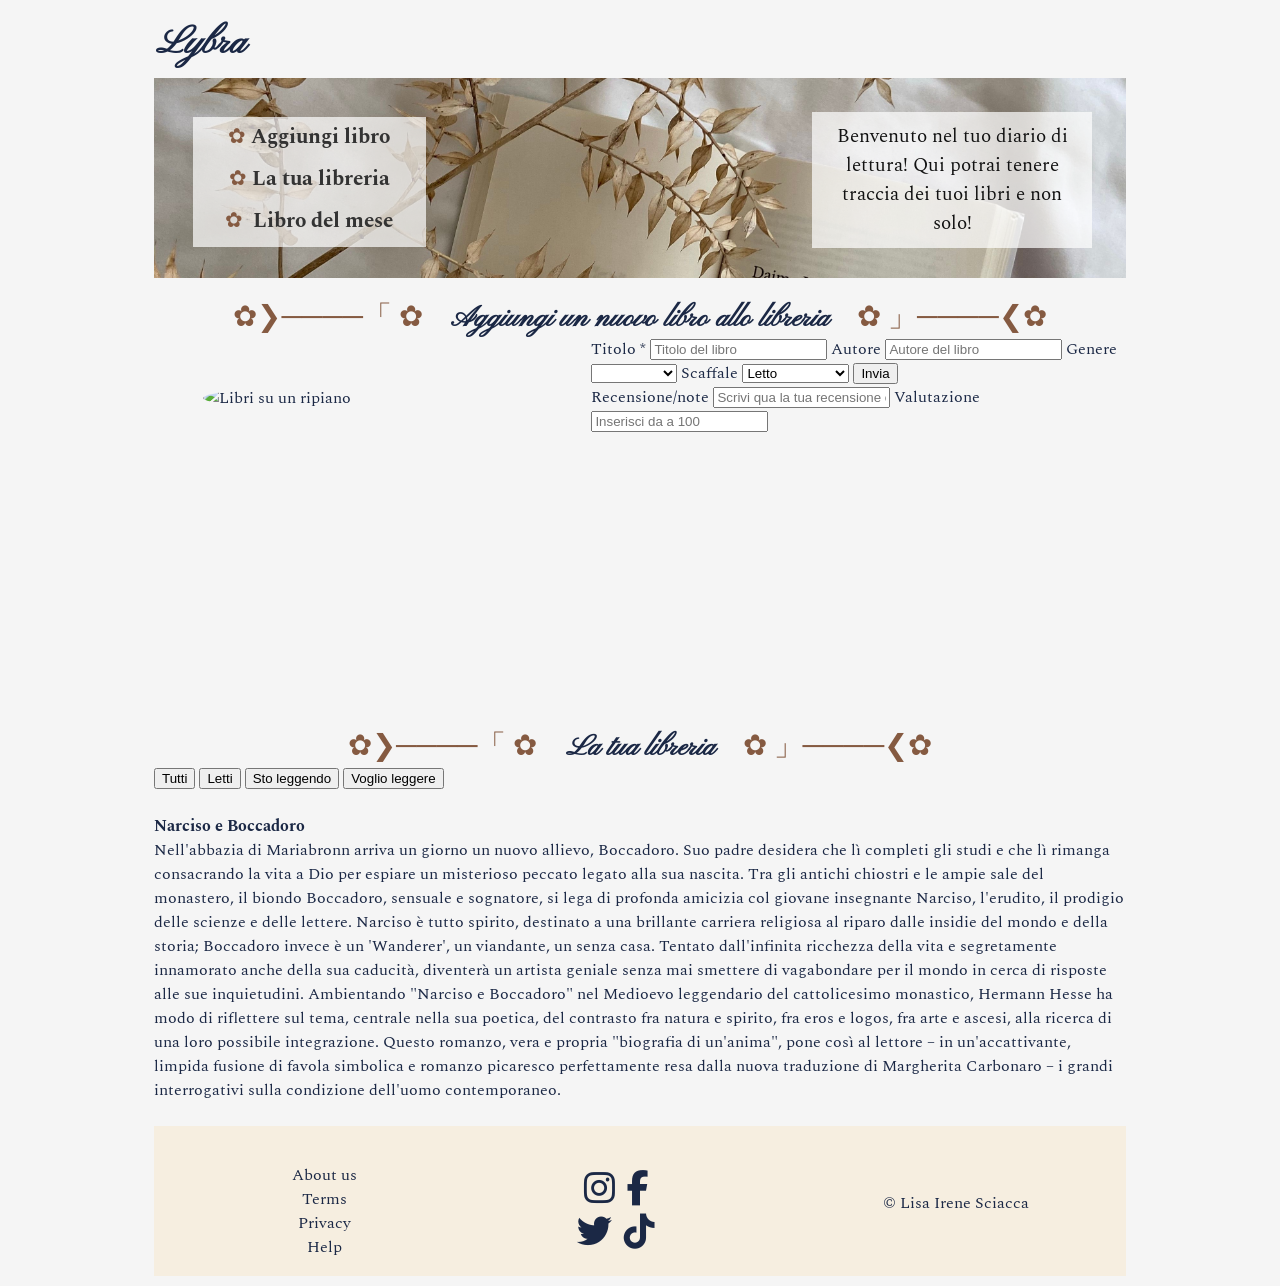
==== index.html @ 743d4952 "html quasi ultimato, css wip" ====
<!DOCTYPE html>
<html lang="it">
<link>
<meta charset="UTF-8">
<meta name="viewport" content="width=device-width, initial-scale=1.0">
<title>Lybra</title>
<link rel="stylesheet" type="text/css" href="assets/css/css.css">
</link>
<link rel="stylesheet" href="https://cdnjs.cloudflare.com/ajax/libs/font-awesome/6.4.0/css/all.min.css">
<style>
    @import url('https://fonts.googleapis.com/css2?family=Pinyon+Script&family=Spectral:ital,wght@0,200;0,300;0,400;0,500;0,600;0,700;0,800;1,200;1,300;1,400;1,500;1,600;1,700;1,800&display=swap');
</style>
</head>

<body>
    <header>
        <div id="lybra">
            <h1>Lybra</h1>
        </div>

        <div id="headerMain" class="clearfix">
            <nav id="navBar">
                <ul>
                    <li><a href="#"><span class="flowers">✿&nbsp</span>Aggiungi libro</a></li>
                    <li><a href="#"><span class="flowers">✿&nbsp</span>La tua libreria</a></li>
                    <li><a href="#"><span class="flowers">✿&nbsp</span> Libro del mese</a></li>
                </ul>
            </nav>

            <div id="welcomeText">
                <p>
                    Benvenuto nel tuo diario di lettura! Qui potrai tenere traccia dei tuoi libri e non solo!
                </p>
            </div>
        </div>
    </header>

    <main>
        <section id="secNewBook">
            <h3><span class="flowers">✿❯────「 ✿ &nbsp &nbsp</span>Aggiungi un nuovo libro allo libreria<span
                    class="flowers">&nbsp &nbsp ✿ 」────❮✿</span>
            </h3>
            <div id="newBook">
                <div id="imgNewBook">
                    <img src="assets/img/newBook.jpg" alt="Libri su un ripiano">
                </div>
                <div id="formNewBook">
                    <form>
                        <div id="bookInfo">
                            <label for="title">Titolo *</label>
                            <input type="text" id="title" placeholder="Titolo del libro" required>
                            <label for="author">Autore</label>
                            <input type="text" id="author" placeholder="Autore del libro">
                            <label for="genre">Genere</label>
                            <select id="genre">
                                <option selected>&nbsp</option>
                                <option>Narrativa</option>
                                <option>Poesia</option>
                                <option>Saggistica</option>
                                <option>Romantico</option>
                                <option>Altro</option>
                            </select>
                            <label for="shelf">Scaffale</label>
                            <select id="shelf">
                                <option selected class="read">Letto</option>
                                <option class="reading">Sto leggendo</option>
                                <option class="wishlist">Voglio leggere</option>
                            </select>
                            <button class="start" type="submit">Invia</button>
                        </div>
                        <div id="noteRe">
                            <label for="noteRecensione">Recensione/note</label>
                            <input type="text" id="noteRecensione" placeholder="Scrivi qua la tua recensione o nota">
                            <label for="rating">Valutazione</label>
                            <input type="text" id="rating" placeholder="Inserisci da a 100">
                        </div>
                    </form>
                </div>
            </div>
        </section>
        <section>
            <div id="secLibrary">
                <div id="library">
                    <h3><span class="flowers">✿❯────「 ✿ &nbsp &nbsp</span>La tua libreria<span class="flowers">&nbsp
                            &nbsp ✿ 」────❮✿</span></h3>
                    <div id="lista">
                        <ul id="ulLista"></ul>
                    </div>
                    <div id="buttons">
                        <button id="btnTutti">Tutti</button>
                        <button id="btnLetti">Letti</button>
                        <button id="btnInCorso">Sto leggendo</button>
                        <button id="btnWishlist">Voglio leggere</button>
                    </div>
                </div>
                <div id="side">
                    <img>
                    <div id="bookMonth">
                        <h4>Narciso e Boccadoro</h4>
                        <p>Nell'abbazia di Mariabronn arriva un giorno un nuovo allievo, Boccadoro. Suo padre desidera
                            che
                            lì completi gli studi e che lì rimanga consacrando la vita a Dio per espiare un misterioso
                            peccato legato alla sua nascita. Tra gli antichi chiostri e le ampie sale del monastero, il
                            biondo Boccadoro, sensuale e sognatore, si lega di profonda amicizia col giovane insegnante
                            Narciso, l'erudito, il prodigio delle scienze e delle lettere. Narciso è tutto spirito,
                            destinato a una brillante carriera religiosa al riparo dalle insidie del mondo e della
                            storia;
                            Boccadoro invece è un 'Wanderer', un viandante, un senza casa. Tentato dall'infinita
                            ricchezza
                            della vita e segretamente innamorato anche della sua caducità, diventerà un artista geniale
                            senza mai smettere di vagabondare per il mondo in cerca di risposte alle sue inquietudini.
                            Ambientando "Narciso e Boccadoro" nel Medioevo leggendario del cattolicesimo monastico,
                            Hermann
                            Hesse ha modo di riflettere sul tema, centrale nella sua poetica, del contrasto fra natura e
                            spirito, fra eros e logos, fra arte e ascesi, alla ricerca di una loro possibile
                            integrazione.
                            Questo romanzo, vera e propria "biografia di un'anima", pone così al lettore – in
                            un'accattivante, limpida fusione di favola simbolica e romanzo picaresco perfettamente resa
                            dalla nuova traduzione di Margherita Carbonaro – i grandi interrogativi sulla condizione
                            dell'uomo contemporaneo.</p>
                        <img>
                    </div>
                </div>
                <div id="quotes">
                    <p id="pQuotes"></p>
                </div>
            </div>
        </section>
    </main>

    <footer>
        <div id="info">
            <ul>
                <li>About us</li>
                <li>Terms</li>
                <li>Privacy</li>
                <li>Help</li>
            </ul>
        </div>

        <div id="social">
            <i class="fa-brands fa-instagram"></i>
            <i class="fa-brands fa-facebook-f"></i>
            <br />
            <i class="fa-brands fa-twitter"></i>
            <i class="fa-brands fa-tiktok"></i>
        </div>

        <div id="copyright">
            © Lisa Irene Sciacca
        </div>
    </footer>

    <script src="js.js"></script>
</body>

</html>
---- assets/css/css.css ----
* {
    box-sizing: border-box;
    margin: 0 auto;
}

body {
    font-family: "Spectral", Arial, Helvetica, sans-serif;
    max-width: 992px;
    padding: 10px;
    color: #1b2845;
    background-color: whitesmoke;
}

h1,
h3 {
    font-family: "Pinyon Script", Arial, Helvetica, sans-serif;
}

/*Header*/

#lybra {
    margin: 10px 0 10px 2px;
    font-size: larger;
}


/* Contenitore Immagine di Sfondo */
#headerMain {
    min-height: 200px;
    background-image: url('../img/header2.jpg');
    background-size: cover;
    background-position: center;
    padding: 20px;
}


#navBar {
    float: left;
    width: 25%;
    margin: 2%;
    background-color: rgba(255, 255, 255, 0.7);
}

#navBar ul {
    list-style-type: none;
    margin: 2%;
    padding: 0;
    text-align: center;

}

#navBar li {
    margin-bottom: 10px;
}

#navBar a {
    text-decoration: none;
    color: #333;
    font-size: 1.3em;
    font-weight: bold;
}

#welcomeText {
    float: right;
    width: 30%;
    margin: 1.5%;
}

#welcomeText p {
    margin: 0;
    font-size: larger;
    color: #111;
    background-color: rgba(255, 255, 255, 0.7);
    padding: 10px;
    text-align: center;
}

/*Main*/

/*Sezione nuovo libro.
Include:
Titolo, immagine, form*/

#secNewBook {
    margin-top: 2%;
}

h3 {
    font-size: 1.8em;
    text-align: center;
}

.flowers {
    font-weight: lighter;
    color: #855A41;
}

#formNewBook {
    float: right; 
    width: 55%;
    height: auto;
}

#imgNewBook img {
    float: left;
    width: 34%;
    height: auto;
    border-radius: 50%;
    margin: 5%;
}

/*Sezione libreria*/

#secLibrary {
    margin-top: 40%; /*temporaneo*/
}

/* Footer */

footer {
    background-color: #f6eee0;
    height: 150px;
    padding: 0 15px;
}

/* Regola comune per allineare l'altezza dei blocchi */

#info,
#social,
#copyright {
    float: left;
    width: 29%;
    margin-top: 37px;
}

#info {
    margin-left: 2%;
    margin-right: 2%;
}

#info ul {
    list-style-type: none;
    margin: 0;
    padding: 0;
    text-align: center;
}

#social {
    text-align: center;
    margin-top: 40px;
}

i {
    font-size: 2.2em;
    padding: 4px;
}

#copyright {
    float: right;
    margin-right: 2%;
    text-align: center;
    margin-top: 65px;
}
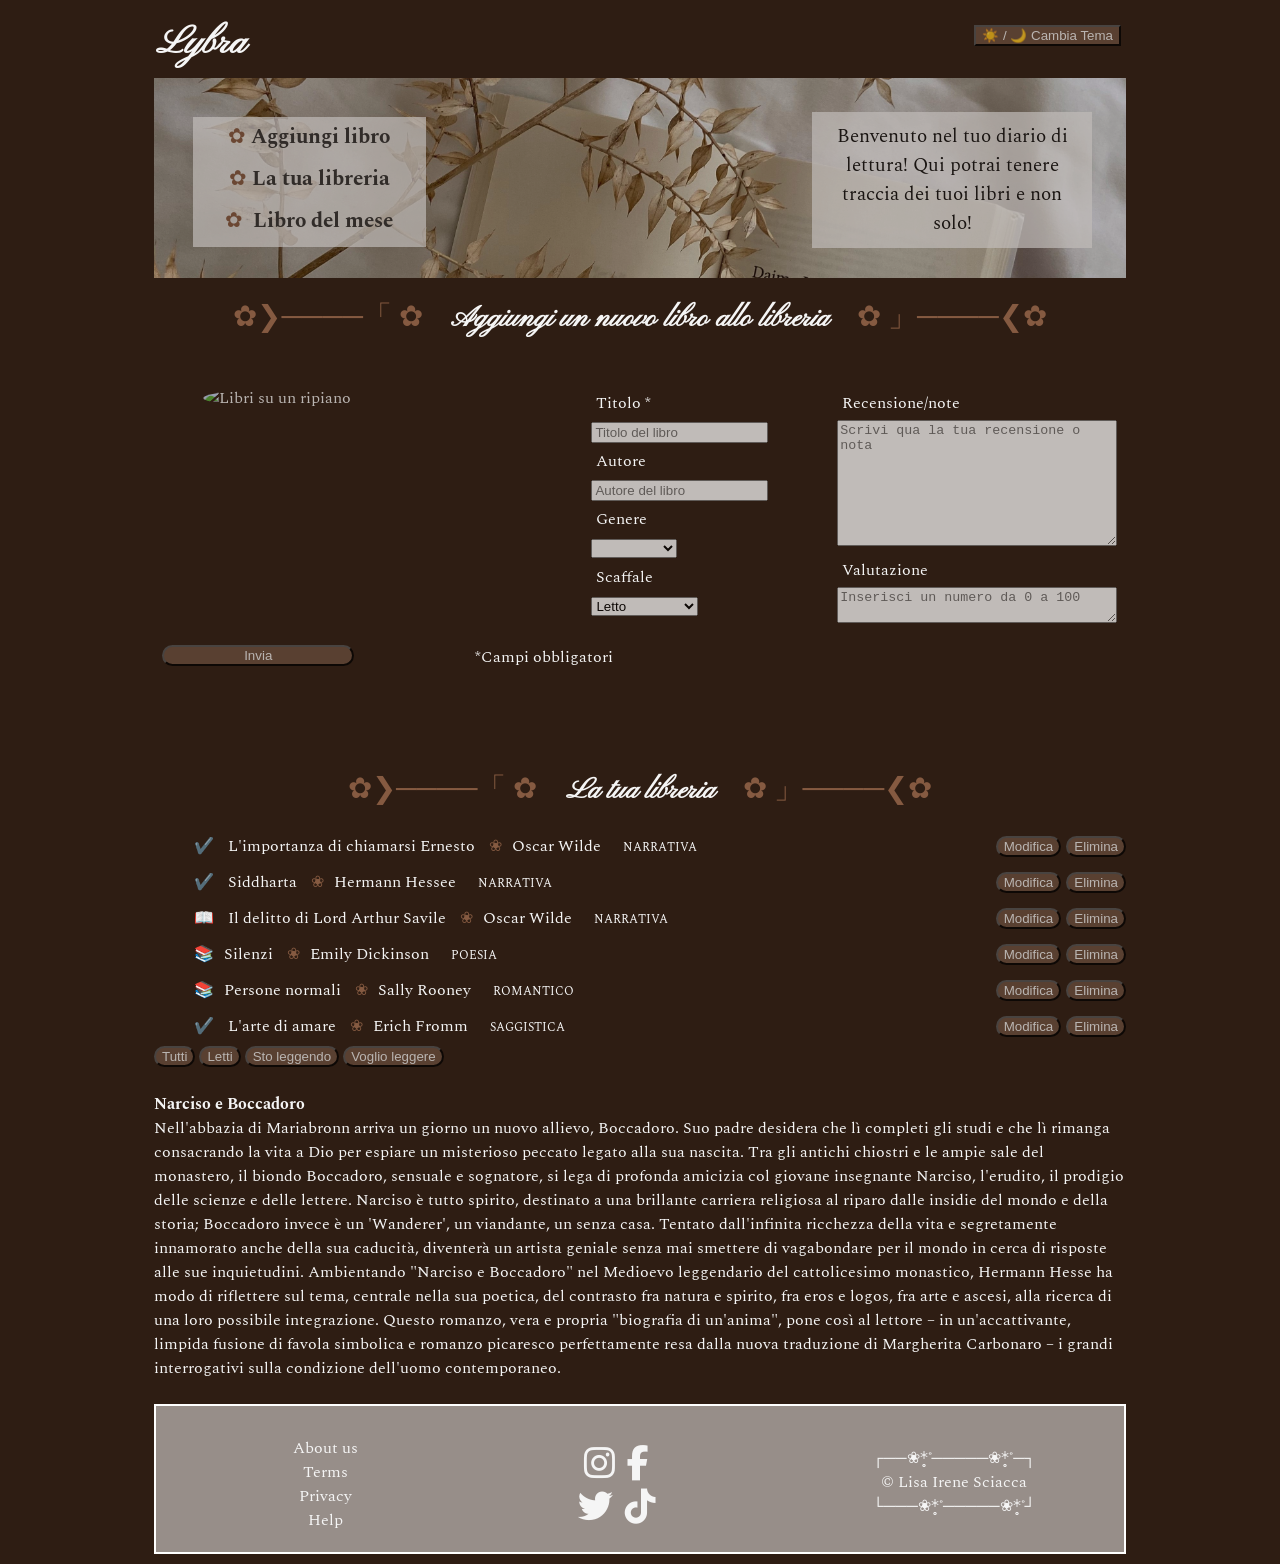
==== commit f2bc311f: "html css ultimati js in corso" ====
--- a/index.html
+++ b/index.html
@@ -1,21 +1,21 @@
 <!DOCTYPE html>
 <html lang="it">
-<link>
-<meta charset="UTF-8">
-<meta name="viewport" content="width=device-width, initial-scale=1.0">
-<title>Lybra</title>
-<link rel="stylesheet" type="text/css" href="assets/css/css.css">
-</link>
-<link rel="stylesheet" href="https://cdnjs.cloudflare.com/ajax/libs/font-awesome/6.4.0/css/all.min.css">
-<style>
-    @import url('https://fonts.googleapis.com/css2?family=Pinyon+Script&family=Spectral:ital,wght@0,200;0,300;0,400;0,500;0,600;0,700;0,800;1,200;1,300;1,400;1,500;1,600;1,700;1,800&display=swap');
-</style>
+<head>
+    <meta charset="UTF-8">
+    <meta name="viewport" content="width=device-width, initial-scale=1.0">
+    <title>Lybra</title>
+    <link rel="stylesheet" type="text/css" href="assets/css/css.css">
+    <link rel="stylesheet" href="https://cdnjs.cloudflare.com/ajax/libs/font-awesome/6.4.0/css/all.min.css">
+    <style>
+        @import url('https://fonts.googleapis.com/css2?family=Pinyon+Script&family=Spectral:ital,wght@0,200;0,300;0,400;0,500;0,600;0,700;0,800;1,200;1,300;1,400;1,500;1,600;1,700;1,800&display=swap');
+    </style>
 </head>
 
-<body>
+<body class="darkMode">
     <header>
         <div id="lybra">
             <h1>Lybra</h1>
+            <button id="themeButton">☀️ / 🌙 Cambia Tema</i></i></button>
         </div>
 
         <div id="headerMain" class="clearfix">
@@ -54,30 +54,35 @@
                             <label for="genre">Genere</label>
                             <select id="genre">
                                 <option selected>&nbsp</option>
-                                <option>Narrativa</option>
-                                <option>Poesia</option>
-                                <option>Saggistica</option>
-                                <option>Romantico</option>
-                                <option>Altro</option>
+                                <option value="narrativa">Narrativa</option>
+                                <option value="poesia">Poesia</option>
+                                <option value="saggistica">Saggistica</option>
+                                <option value="romantico">Romantico</option>
+                                <option value="altra">Altro</option>
                             </select>
                             <label for="shelf">Scaffale</label>
                             <select id="shelf">
-                                <option selected class="read">Letto</option>
-                                <option class="reading">Sto leggendo</option>
-                                <option class="wishlist">Voglio leggere</option>
+                                <option selected value="read">Letto</option>
+                                <option value="reading">Sto leggendo</option>
+                                <option value="wishlist">Voglio leggere</option>
                             </select>
-                            <button class="start" type="submit">Invia</button>
                         </div>
                         <div id="noteRe">
                             <label for="noteRecensione">Recensione/note</label>
-                            <input type="text" id="noteRecensione" placeholder="Scrivi qua la tua recensione o nota">
+                            <textarea id="noteRecensione" placeholder="Scrivi qua la tua recensione o nota" rows="8"></textarea>
                             <label for="rating">Valutazione</label>
-                            <input type="text" id="rating" placeholder="Inserisci da a 100">
+                            <textarea type="text" id="rating" placeholder="Inserisci un numero da 0 a 100" rows="2"></textarea>
                         </div>
                     </form>
+                    
                 </div>
+                <div id="formFooter">
+                        <button class="start" type="submit">Invia</button>
+                        <p>*Campi obbligatori</p>
+                    </div>
             </div>
         </section>
+
         <section>
             <div id="secLibrary">
                 <div id="library">
@@ -91,7 +96,7 @@
                         <button id="btnLetti">Letti</button>
                         <button id="btnInCorso">Sto leggendo</button>
                         <button id="btnWishlist">Voglio leggere</button>
-                    </div>
+                    </div> 
                 </div>
                 <div id="side">
                     <img>
@@ -147,11 +152,13 @@
         </div>
 
         <div id="copyright">
-            © Lisa Irene Sciacca
+            ┌──❀*̥˚─────❀*̥˚─┐ <br/>
+            © Lisa Irene Sciacca <br/>
+            └───❀*̥˚─────❀*̥˚┘
         </div>
     </footer>
 
-    <script src="js.js"></script>
+    <script src="assets/JS/js.js"></script>
 </body>
 
 </html>
--- a/assets/css/css.css
+++ b/assets/css/css.css
@@ -11,6 +11,11 @@
     background-color: whitesmoke;
 }
 
+.darkMode {
+    background-color: #2e1d13;
+    color: whitesmoke;
+}
+
 h1,
 h3 {
     font-family: "Pinyon Script", Arial, Helvetica, sans-serif;
@@ -21,13 +26,29 @@
 #lybra {
     margin: 10px 0 10px 2px;
     font-size: larger;
-}
-
+    overflow: hidden;
+
+}
+
+#lybra h1 {
+    float: left;
+    margin: 0;
+
+}
+
+#themeButton {
+    margin: 5px;
+    float: right;
+    background-color: #745644e3;
+    color: whitesmoke;
+
+}
 
 /* Contenitore Immagine di Sfondo */
 #headerMain {
     min-height: 200px;
     background-image: url('../img/header2.jpg');
+    opacity: 0.7;
     background-size: cover;
     background-position: center;
     padding: 20px;
@@ -39,6 +60,7 @@
     width: 25%;
     margin: 2%;
     background-color: rgba(255, 255, 255, 0.7);
+
 }
 
 #navBar ul {
@@ -83,6 +105,7 @@
 
 #secNewBook {
     margin-top: 2%;
+    height: auto;
 }
 
 h3 {
@@ -96,10 +119,46 @@
 }
 
 #formNewBook {
-    float: right; 
+    float: right;
     width: 55%;
     height: auto;
-}
+    margin-top: 5%;
+
+}
+
+#formNewBook input,
+select,
+button, textarea {
+    opacity: 0.7;
+}
+
+#bookInfo {
+    float: left;
+    width: 45%;
+}
+
+#bookInfo label {
+    text-align: left;
+    padding: 5px;
+    display: block;
+}
+
+#noteRe {
+    float: right;
+    width: 54%;
+}
+
+#noteRe label {
+    text-align: left;
+    padding: 5px;
+    display: block;
+}
+
+#noteRecensione,
+#rating {
+    width: 280px;
+}
+
 
 #imgNewBook img {
     float: left;
@@ -107,18 +166,118 @@
     height: auto;
     border-radius: 50%;
     margin: 5%;
+    opacity: 0.7;
+}
+
+#formFooter {
+    width: 55%;
+    display: inline-block;
+    margin: 15px 0;
+}
+
+#formFooter p {
+    text-align: left;
+    width: 40%;
+    float: right;
+}
+
+.start {
+    text-align: center;
+    width: 36%;
+    float: left;
+    margin-left: 8px;
+    border-radius: 15px;
+    background-color: #745644e3;
+    color: whitesmoke;
 }
 
 /*Sezione libreria*/
 
 #secLibrary {
-    margin-top: 40%; /*temporaneo*/
+    margin-top: 8%;
+}
+
+#lista {
+    margin-top: 2%;
+}
+
+#ulLista li {
+    width: 100%;
+    overflow: hidden;
+    padding: 6px 0;
+}
+
+#ulLista .author::before {
+    content: '❀';
+    padding-right: 10px;
+    padding-left: 10px;
+    color: #855A41;
+}
+
+#ulLista .read .title::before {
+    content: '✔️ ';
+    padding-right: 10px;
+}
+
+#ulLista .reading .title::before {
+    content: '📖 ';
+    padding-right: 10px;
+}
+
+#ulLista .wishlist .title::before {
+    content: '📚';
+    padding-right: 10px;
+}
+
+.divbook {
+    float: left;
+    width: 70%;
+}
+
+.divBtn {
+    float: right;
+    width: 15%;
+    text-align: right;
+    border-radius: 20px;
+}
+
+.divBtn button {
+    margin-left: 5px;
+    border-radius: 15px;
+    background-color: #745644e3;
+    color: whitesmoke;
+}
+
+.title::after,
+.author::after {
+    content: ' ';
+}
+
+.badge {
+    font-size: 12px;
+    padding: 2px 8px;
+    border-radius: 10px;
+    text-transform: uppercase;
+    margin-left: 10px;
+}
+
+#buttons button {
+    border-radius: 15px;
+    background-color: #745644e3;
+    color: whitesmoke;
+}
+
+/*Nascondi cose*/
+
+.hide {
+	display: none;
 }
 
 /* Footer */
 
 footer {
-    background-color: #f6eee0;
+    background-color: rgba(255, 255, 255, 0.5);
+    border: 2px solid rgba(255, 255, 255);
     height: 150px;
     padding: 0 15px;
 }
@@ -130,7 +289,7 @@
 #copyright {
     float: left;
     width: 29%;
-    margin-top: 37px;
+    margin-top: 30px;
 }
 
 #info {
@@ -147,7 +306,7 @@
 
 #social {
     text-align: center;
-    margin-top: 40px;
+    margin-top: 35px;
 }
 
 i {
@@ -159,5 +318,5 @@
     float: right;
     margin-right: 2%;
     text-align: center;
-    margin-top: 65px;
+    margin-top: 40px;
 }
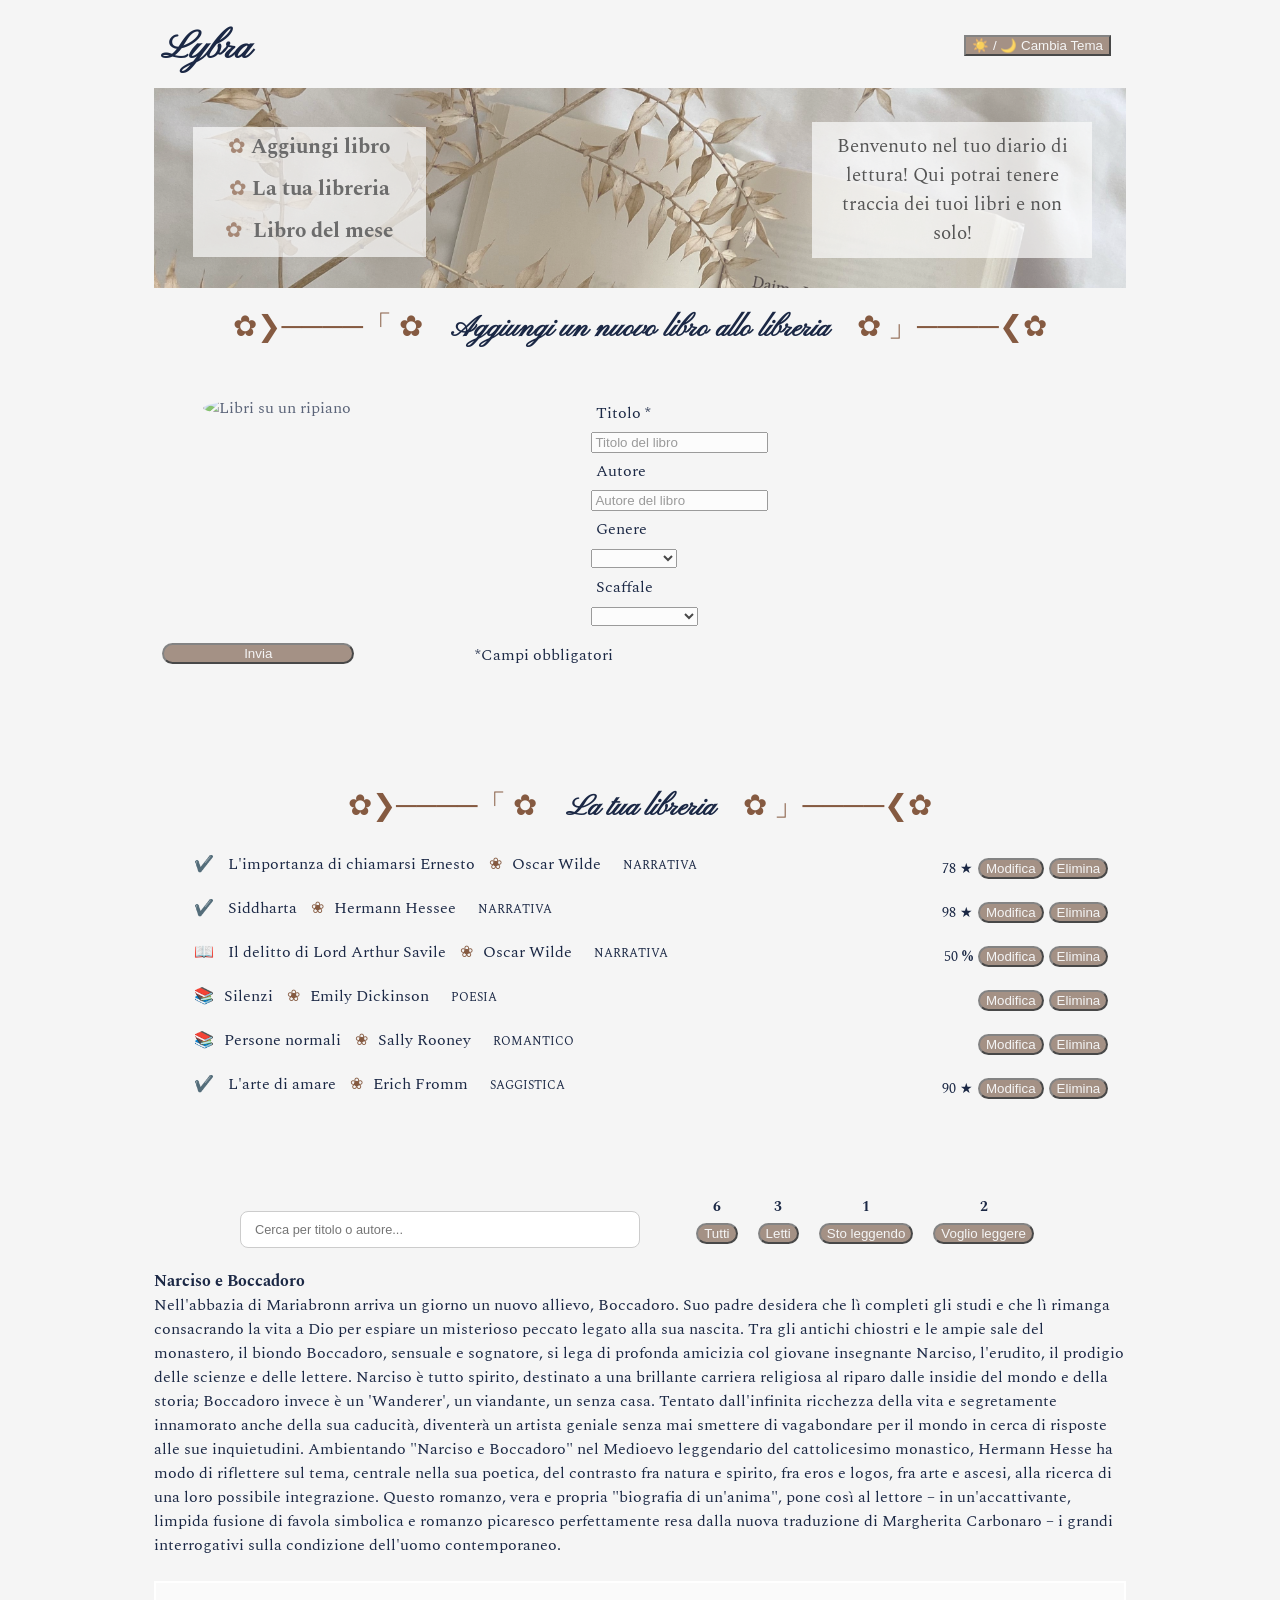
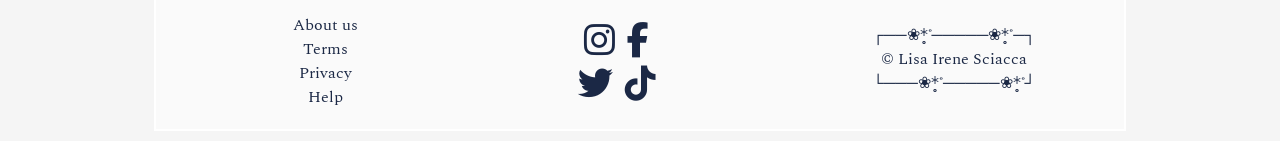
==== commit 6fc30ec7: "Javascript in corso" ====
--- a/index.html
+++ b/index.html
@@ -1,5 +1,6 @@
 <!DOCTYPE html>
 <html lang="it">
+
 <head>
     <meta charset="UTF-8">
     <meta name="viewport" content="width=device-width, initial-scale=1.0">
@@ -11,11 +12,11 @@
     </style>
 </head>
 
-<body class="darkMode">
+<body>
     <header>
         <div id="lybra">
             <h1>Lybra</h1>
-            <button id="themeButton">☀️ / 🌙 Cambia Tema</i></i></button>
+            <button id="themeButton">☀️ / 🌙 Cambia Tema</button>
         </div>
 
         <div id="headerMain" class="clearfix">
@@ -62,24 +63,27 @@
                             </select>
                             <label for="shelf">Scaffale</label>
                             <select id="shelf">
-                                <option selected value="read">Letto</option>
+                                <option selected>&nbsp</option>
+                                <option value="read">Letto</option>
                                 <option value="reading">Sto leggendo</option>
                                 <option value="wishlist">Voglio leggere</option>
                             </select>
                         </div>
-                        <div id="noteRe">
-                            <label for="noteRecensione">Recensione/note</label>
-                            <textarea id="noteRecensione" placeholder="Scrivi qua la tua recensione o nota" rows="8"></textarea>
+                        <div id="noteRe" class="hide">
+                            <label for="noteRecensione">Recensione</label>
+                            <textarea id="noteRecensione" placeholder="Scrivi qua la tua recensione o nota"
+                                rows="8"></textarea>
                             <label for="rating">Valutazione</label>
-                            <textarea type="text" id="rating" placeholder="Inserisci un numero da 0 a 100" rows="2"></textarea>
+                            <textarea type="text" id="rating" placeholder="Inserisci un numero da 0 a 100"
+                                rows="2"></textarea>
                         </div>
                     </form>
-                    
+
                 </div>
                 <div id="formFooter">
-                        <button class="start" type="submit">Invia</button>
-                        <p>*Campi obbligatori</p>
-                    </div>
+                    <button class="start" type="submit">Invia</button>
+                    <p>*Campi obbligatori</p>
+                </div>
             </div>
         </section>
 
@@ -91,12 +95,29 @@
                     <div id="lista">
                         <ul id="ulLista"></ul>
                     </div>
-                    <div id="buttons">
-                        <button id="btnTutti">Tutti</button>
-                        <button id="btnLetti">Letti</button>
-                        <button id="btnInCorso">Sto leggendo</button>
-                        <button id="btnWishlist">Voglio leggere</button>
-                    </div> 
+                    <div id="organizer">
+                        <div id="searchContainer">
+                            <input type="text" id="searchInput" placeholder="Cerca per titolo o autore...">
+                        </div>
+                        <div id="buttons">
+                            <div class="btn-group">
+                                <span class="counter" id="countTutti">0</span>
+                                <button id="btnTutti">Tutti</button>
+                            </div>
+                            <div class="btn-group">
+                                <span class="counter" id="countLetti">0</span>
+                                <button id="btnLetti">Letti</button>
+                            </div>
+                            <div class="btn-group">
+                                <span class="counter" id="countInCorso">0</span>
+                                <button id="btnInCorso">Sto leggendo</button>
+                            </div>
+                            <div class="btn-group">
+                                <span class="counter" id="countWishlist">0</span>
+                                <button id="btnWishlist">Voglio leggere</button>
+                            </div>
+                        </div>
+                    </div>
                 </div>
                 <div id="side">
                     <img>
@@ -152,8 +173,8 @@
         </div>
 
         <div id="copyright">
-            ┌──❀*̥˚─────❀*̥˚─┐ <br/>
-            © Lisa Irene Sciacca <br/>
+            ┌──❀*̥˚─────❀*̥˚─┐ <br />
+            © Lisa Irene Sciacca <br />
             └───❀*̥˚─────❀*̥˚┘
         </div>
     </footer>
--- a/assets/css/css.css
+++ b/assets/css/css.css
@@ -32,12 +32,11 @@
 
 #lybra h1 {
     float: left;
-    margin: 0;
-
+    margin: 5px;
 }
 
 #themeButton {
-    margin: 5px;
+    margin: 15px;
     float: right;
     background-color: #745644e3;
     color: whitesmoke;
@@ -159,6 +158,10 @@
     width: 280px;
 }
 
+.labelErrore {
+    color: red;
+}
+
 
 #imgNewBook img {
     float: left;
@@ -194,11 +197,14 @@
 /*Sezione libreria*/
 
 #secLibrary {
-    margin-top: 8%;
+    margin-top: 10%;
 }
 
 #lista {
     margin-top: 2%;
+    height: 350px;
+    padding-right: 1%;
+    overflow-y: auto;
 }
 
 #ulLista li {
@@ -236,9 +242,11 @@
 
 .divBtn {
     float: right;
-    width: 15%;
+    width: auto;
     text-align: right;
     border-radius: 20px;
+    padding: 4px 8px;
+    margin-left: 10px;
 }
 
 .divBtn button {
@@ -261,10 +269,68 @@
     margin-left: 10px;
 }
 
+.rating {
+    font-size: 0.9em;
+}
+
+.percentuale::after {
+    content: " %";
+    font-weight: bold;
+}
+
+.stellina::after {
+    content: " ★";
+}
+
+#organizer {
+    width: 100%;
+    max-width: 900px;
+    margin: 0 auto; 
+    text-align: center; 
+    padding-left: 50px;
+}
+
+/*searchbar*/
+
+#searchInput {
+    width: 100%;
+    max-width: 400px;
+    padding: 10px 14px;
+    margin-top: 15px;
+    border: 1px solid #ccc;
+    border-radius: 8px;      
+    box-sizing: border-box;
+    font-size: 0.8rem;
+    float: left;
+}
+
+/*bottoni di ricerca*/
+
 #buttons button {
     border-radius: 15px;
     background-color: #745644e3;
     color: whitesmoke;
+}
+
+#buttons {
+    text-align: center;
+}
+
+.btn-group {
+    display: inline-block;  
+    text-align: center;     
+    margin: 0 8px;         
+}
+
+.btn-group .counter {
+    display: block;         
+    font-weight: bold;
+    font-size: 0.9rem;
+    margin-bottom: 5px;     
+}
+
+.btn-group button {
+    display: block;        
 }
 
 /*Nascondi cose*/
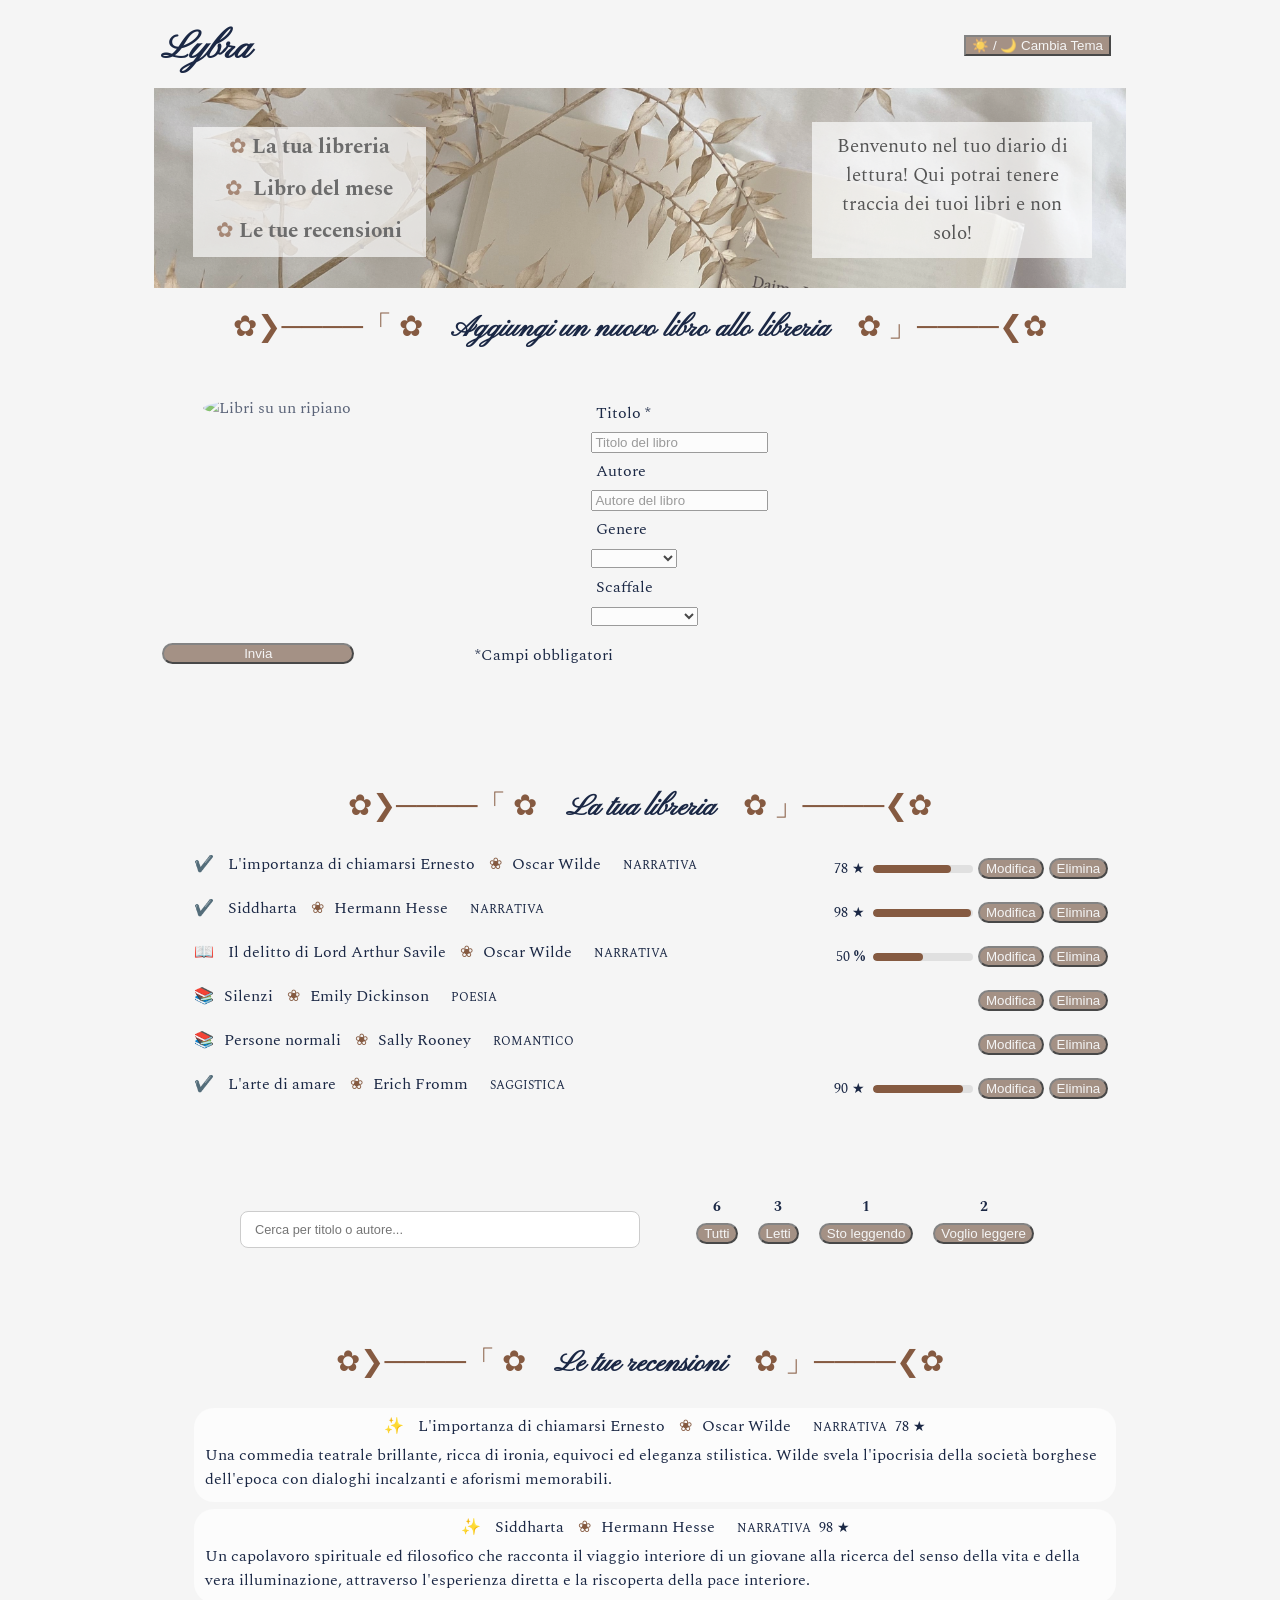
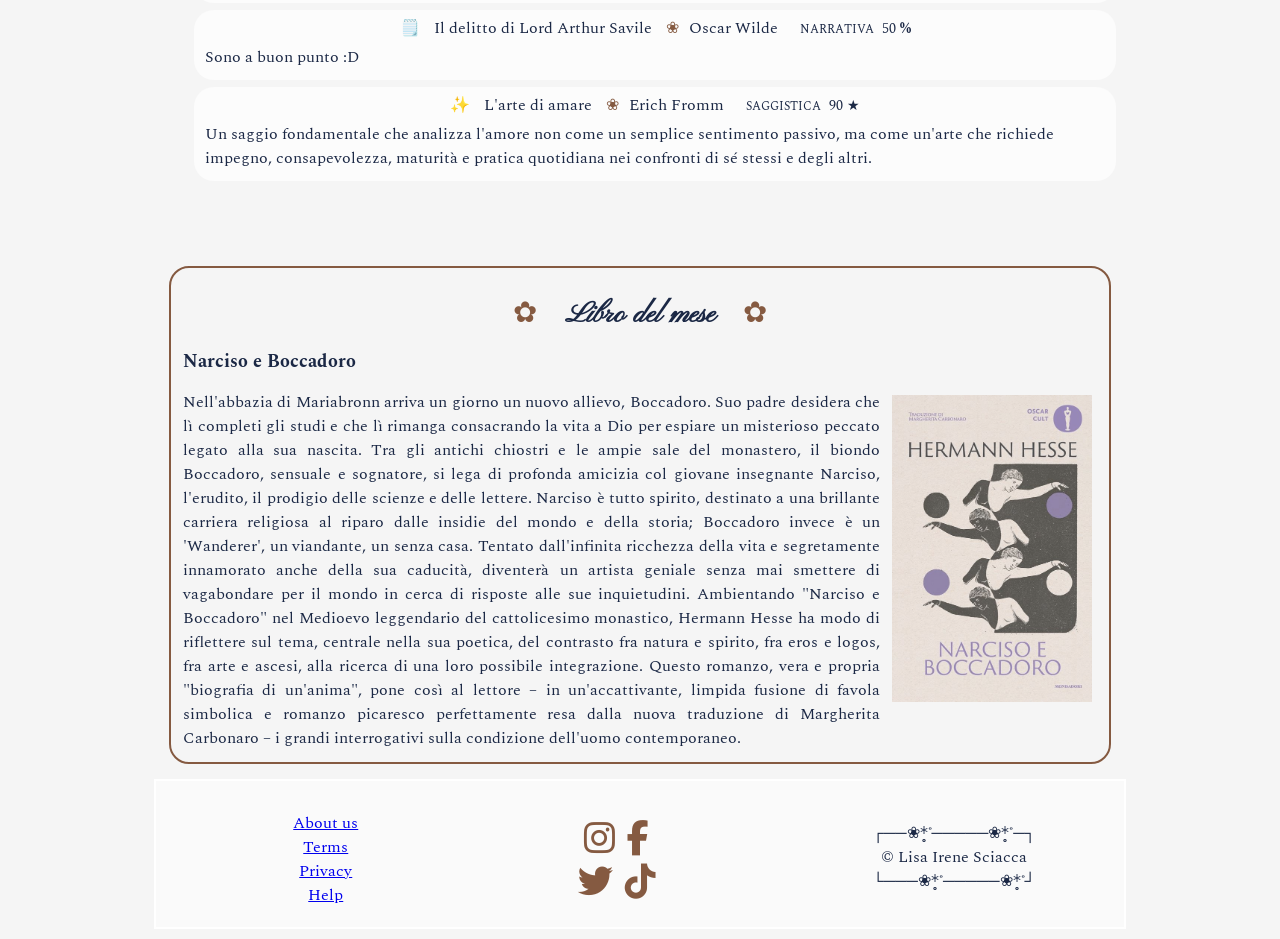
==== commit 22402610: "lavoro quasi ultimato" ====
--- a/index.html
+++ b/index.html
@@ -4,7 +4,7 @@
 <head>
     <meta charset="UTF-8">
     <meta name="viewport" content="width=device-width, initial-scale=1.0">
-    <title>Lybra</title>
+    <title>Lybra - Diario di lettura</title>
     <link rel="stylesheet" type="text/css" href="assets/css/css.css">
     <link rel="stylesheet" href="https://cdnjs.cloudflare.com/ajax/libs/font-awesome/6.4.0/css/all.min.css">
     <style>
@@ -22,9 +22,9 @@
         <div id="headerMain" class="clearfix">
             <nav id="navBar">
                 <ul>
-                    <li><a href="#"><span class="flowers">✿&nbsp</span>Aggiungi libro</a></li>
-                    <li><a href="#"><span class="flowers">✿&nbsp</span>La tua libreria</a></li>
-                    <li><a href="#"><span class="flowers">✿&nbsp</span> Libro del mese</a></li>
+                    <li><a href="#secLibrary"><span class="flowers">✿&nbsp</span>La tua libreria</a></li>
+                    <li><a href="#bookMonth"><span class="flowers">✿&nbsp</span> Libro del mese</a></li>
+                    <li><a href="#secRecensione"><span class="flowers">✿&nbsp</span>Le tue recensioni</a></li>
                 </ul>
             </nav>
 
@@ -119,10 +119,25 @@
                         </div>
                     </div>
                 </div>
-                <div id="side">
-                    <img>
+        </section>
+
+          <section>
+            <div id="secRecensione">
+                <div id="recensione">
+                    <h3><span class="flowers">✿❯────「 ✿ &nbsp &nbsp</span>Le tue recensioni<span class="flowers">&nbsp
+                            &nbsp ✿ 」────❮✿</span></h3>
+                    <div id="listaRe">
+                        <ul id="ulListaRe"></ul>
+                    </div>
+                </div>
+        </section>
+
+        <section>
+            <div id="extra">
                     <div id="bookMonth">
+                        <h3><span class="flowers">✿&nbsp &nbsp</span> Libro del mese <span class="flowers">&nbsp &nbsp✿</span></h3>
                         <h4>Narciso e Boccadoro</h4>
+                        <img src="assets/img/cover.jpg" alt="Copertina del libro Narciso e Boccadoro di Hermann Hesse">
                         <p>Nell'abbazia di Mariabronn arriva un giorno un nuovo allievo, Boccadoro. Suo padre desidera
                             che
                             lì completi gli studi e che lì rimanga consacrando la vita a Dio per espiare un misterioso
@@ -144,7 +159,6 @@
                             un'accattivante, limpida fusione di favola simbolica e romanzo picaresco perfettamente resa
                             dalla nuova traduzione di Margherita Carbonaro – i grandi interrogativi sulla condizione
                             dell'uomo contemporaneo.</p>
-                        <img>
                     </div>
                 </div>
                 <div id="quotes">
@@ -157,19 +171,19 @@
     <footer>
         <div id="info">
             <ul>
-                <li>About us</li>
-                <li>Terms</li>
-                <li>Privacy</li>
-                <li>Help</li>
+                <li><a href="aboutUs.html" target="_blank">About us</a></li>
+                <li><a href="aboutUs.html" target="_blank">Terms</a></li>
+                <li><a href="aboutUs.html" target="_blank">Privacy</a></li>
+                <li><a href="aboutUs.html" target="_blank">Help</a></li>
             </ul>
         </div>
 
         <div id="social">
-            <i class="fa-brands fa-instagram"></i>
-            <i class="fa-brands fa-facebook-f"></i>
+            <a href="https://www.instagram.com/" target="_blank"><i class="fa-brands fa-instagram"></i></a>
+            <a href="https://www.facebook.com/" target="_blank"><i class="fa-brands fa-facebook-f"></i></a>
             <br />
-            <i class="fa-brands fa-twitter"></i>
-            <i class="fa-brands fa-tiktok"></i>
+            <a href="https://x.com" target="_blank"><i class="fa-brands fa-twitter"></i></a>
+            <a href="https://www.tiktok.com" target="_blank"><i class="fa-brands fa-tiktok"></i></a>
         </div>
 
         <div id="copyright">
--- a/assets/css/css.css
+++ b/assets/css/css.css
@@ -40,7 +40,10 @@
     float: right;
     background-color: #745644e3;
     color: whitesmoke;
-
+}
+
+#themeButton:hover {
+    background-color: #C08066;
 }
 
 /* Contenitore Immagine di Sfondo */
@@ -81,6 +84,10 @@
     font-weight: bold;
 }
 
+#navBar a:hover {
+    color: #C08066;
+}
+
 #welcomeText {
     float: right;
     width: 30%;
@@ -131,6 +138,12 @@
     opacity: 0.7;
 }
 
+#formNewBook input:focus,
+select:focus,
+textarea:focus {
+    background-color: antiquewhite;
+}
+
 #bookInfo {
     float: left;
     width: 45%;
@@ -157,11 +170,6 @@
 #rating {
     width: 280px;
 }
-
-.labelErrore {
-    color: red;
-}
-
 
 #imgNewBook img {
     float: left;
@@ -194,6 +202,10 @@
     color: whitesmoke;
 }
 
+.start:hover {
+    background-color: #C08066;
+}
+
 /*Sezione libreria*/
 
 #secLibrary {
@@ -237,7 +249,7 @@
 
 .divbook {
     float: left;
-    width: 70%;
+    width: 67%;
 }
 
 .divBtn {
@@ -249,11 +261,32 @@
     margin-left: 10px;
 }
 
+.barraContenitore {
+    width: 100px; /* Regola la larghezza della barra */
+    height: 8px;
+    background-color: #e0e0e0;
+    border-radius: 4px;
+    overflow: hidden;
+    display: inline-block;
+    margin-left: 8px;
+}
+
+.barraRiempimento {
+    height: 100%;
+    background-color: #855A41; 
+    border-radius: 4px;
+    float: left;
+}
+
 .divBtn button {
     margin-left: 5px;
     border-radius: 15px;
     background-color: #745644e3;
     color: whitesmoke;
+}
+
+.divBtn button:hover {
+    background-color: #C08066;
 }
 
 .title::after,
@@ -304,12 +337,20 @@
     float: left;
 }
 
+#searchInput:focus {
+    background-color: antiquewhite;
+}
+
 /*bottoni di ricerca*/
 
 #buttons button {
     border-radius: 15px;
     background-color: #745644e3;
     color: whitesmoke;
+}
+
+#buttons button:hover {
+    background-color: #C08066;
 }
 
 #buttons {
@@ -339,6 +380,89 @@
 	display: none;
 }
 
+/*Sezione Recensione*/
+
+#secRecensione {
+    margin-top: 10%;
+}
+
+#listaRe {
+    margin-top: 2%;
+    height: 450px;
+    overflow-y: auto;
+    overflow-x: hidden;
+    padding-right: 10px;
+}
+
+
+#ulListaRe li {
+    width: 100%;
+    overflow: hidden;
+    padding: 6px;
+    margin: 7px 0px;
+    background-color: rgba(255, 255, 255, 0.7);
+    border-radius: 20px;
+}
+
+#ulListaRe li p{
+    padding: 5px;
+}
+
+.reDivCen {
+    text-align: center;
+}
+
+#ulListaRe .author::before {
+    content: '❀';
+    padding-right: 10px;
+    padding-left: 10px;
+    color: #855A41;
+}
+
+#ulListaRe .read .title::before {
+    content: '✨ ';
+    padding-right: 10px;
+}
+
+#ulListaRe .reading .title::before {
+    content: '🗒️ ';
+    padding-right: 10px;
+}
+
+.reBookTitle {
+    float: left;
+    width: 67%;
+}
+
+
+/*Libro del mese*/
+
+#bookMonth, #aiuto {
+    border: 2px solid #855A41;
+    border-radius: 20px;
+    padding: 12px;
+    margin: 15px;
+}
+
+#bookMonth h3, #aiuto h3 {
+    margin: 15px;
+}
+
+#bookMonth h4 {
+    margin: 15px 0;
+    font-size: large;
+}
+#bookMonth p, #aiuto p {
+    text-align: justify;
+}
+
+#bookMonth img {
+    width: 200px;
+    float: right;
+    margin: 5px 5px 5px 12px;
+    opacity: 0.7;
+}
+
 /* Footer */
 
 footer {
@@ -378,6 +502,11 @@
 i {
     font-size: 2.2em;
     padding: 4px;
+    color: #855A41;
+}
+
+#social i:hover {
+    color: #C08066;
 }
 
 #copyright {
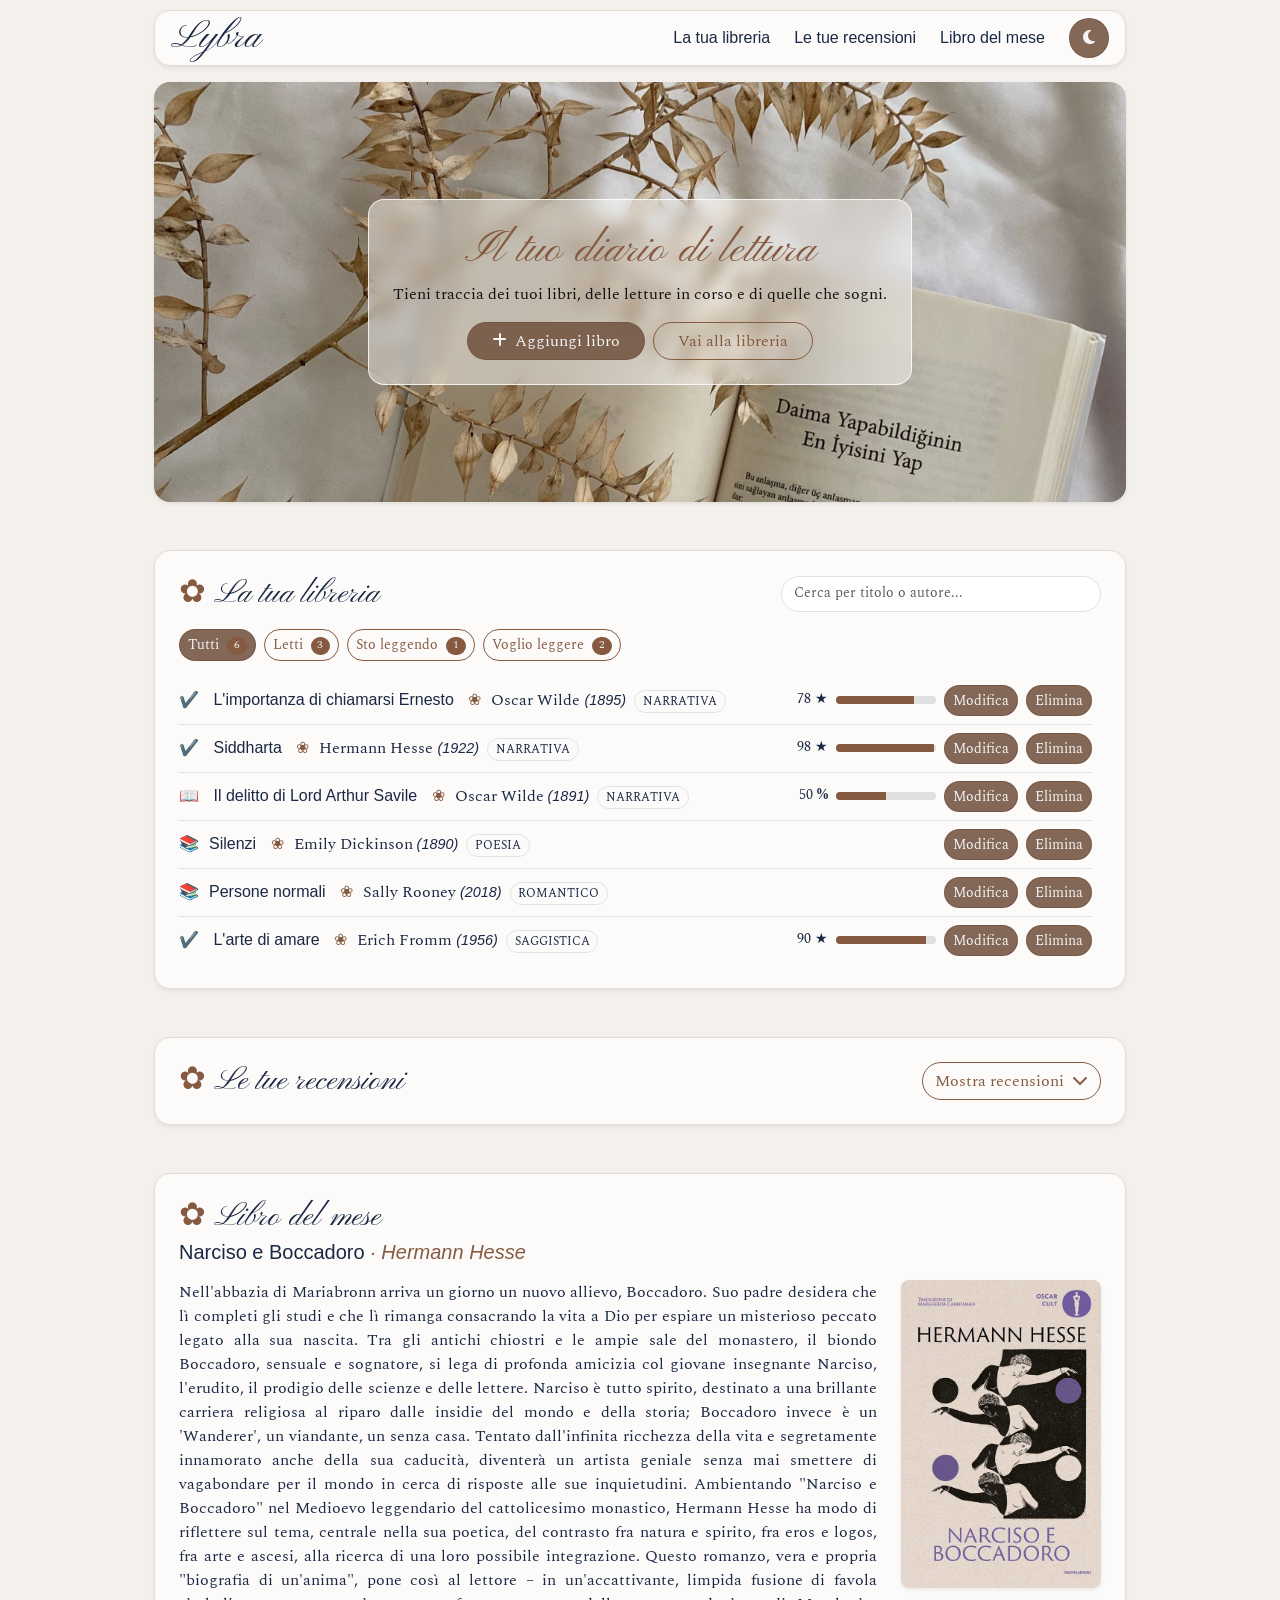
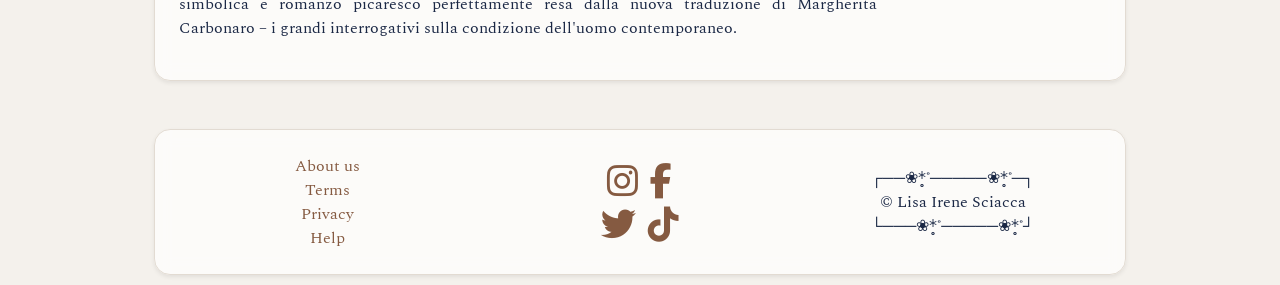
==== commit 338d5a35: "updated with bootstrap end oop" ====
--- a/index.html
+++ b/index.html
@@ -1,10 +1,13 @@
 <!DOCTYPE html>
-<html lang="it">
+<!-- data-bs-theme: tema di Bootstrap (light/dark), cambiato dal bottone del tema -->
+<html lang="it" data-bs-theme="light">
 
 <head>
     <meta charset="UTF-8">
     <meta name="viewport" content="width=device-width, initial-scale=1.0">
     <title>Lybra - Diario di lettura</title>
+    <!-- Bootstrap: caricato PRIMA del nostro CSS, così in caso di conflitto vincono le nostre regole -->
+    <link rel="stylesheet" href="https://cdn.jsdelivr.net/npm/bootstrap@5.3.8/dist/css/bootstrap.min.css">
     <link rel="stylesheet" type="text/css" href="assets/css/css.css">
     <link rel="stylesheet" href="https://cdnjs.cloudflare.com/ajax/libs/font-awesome/6.4.0/css/all.min.css">
     <style>
@@ -14,185 +17,255 @@
 
 <body>
     <header>
-        <div id="lybra">
-            <h1>Lybra</h1>
-            <button id="themeButton">☀️ / 🌙 Cambia Tema</button>
-        </div>
-
-        <div id="headerMain" class="clearfix">
-            <nav id="navBar">
-                <ul>
-                    <li><a href="#secLibrary"><span class="flowers">✿&nbsp</span>La tua libreria</a></li>
-                    <li><a href="#bookMonth"><span class="flowers">✿&nbsp</span> Libro del mese</a></li>
-                    <li><a href="#secRecensione"><span class="flowers">✿&nbsp</span>Le tue recensioni</a></li>
-                </ul>
-            </nav>
-
-            <div id="welcomeText">
-                <p>
-                    Benvenuto nel tuo diario di lettura! Qui potrai tenere traccia dei tuoi libri e non solo!
-                </p>
-            </div>
-        </div>
+        <!-- navbar di Bootstrap + sticky-top: la barra resta visibile mentre si scorre la pagina.
+             vetro: la nostra classe per l'effetto vetro smerigliato (nel CSS) -->
+        <nav id="navBar" class="navbar sticky-top vetro flex-wrap gap-2 rounded-4 shadow-sm px-3 py-1 mb-3">
+            <h1 class="m-0"><a href="#">Lybra</a></h1>
+            <!-- flex-wrap: su schermi stretti i link vanno a capo invece di uscire dalla barra -->
+            <div class="d-flex flex-wrap align-items-center gap-3 gap-md-4">
+                <a class="linkNav" href="#secLibrary">La tua libreria</a>
+                <a class="linkNav" href="#secRecensione">Le tue recensioni</a>
+                <a class="linkNav" href="#bookMonth">Libro del mese</a>
+                <!-- Bottone tondo con icona Font Awesome: il JS alterna luna e sole -->
+                <button id="themeButton" class="btn btn-lybra rounded-circle" aria-label="Cambia tema">
+                    <i class="fa-solid fa-moon"></i>
+                </button>
+            </div>
+        </nav>
     </header>
 
     <main>
-        <section id="secNewBook">
-            <h3><span class="flowers">✿❯────「 ✿ &nbsp &nbsp</span>Aggiungi un nuovo libro allo libreria<span
-                    class="flowers">&nbsp &nbsp ✿ 」────❮✿</span>
-            </h3>
-            <div id="newBook">
-                <div id="imgNewBook">
-                    <img src="assets/img/newBook.jpg" alt="Libri su un ripiano">
-                </div>
-                <div id="formNewBook">
-                    <form>
-                        <div id="bookInfo">
-                            <label for="title">Titolo *</label>
-                            <input type="text" id="title" placeholder="Titolo del libro" required>
-                            <label for="author">Autore</label>
-                            <input type="text" id="author" placeholder="Autore del libro">
-                            <label for="genre">Genere</label>
-                            <select id="genre">
-                                <option selected>&nbsp</option>
+        <!-- ===== HERO =====
+             Foto a tutta larghezza con il riquadro vetro al centro e il bottone che apre la modale -->
+        <section id="hero" class="rounded-4 shadow-sm d-flex align-items-center justify-content-center p-4">
+            <div class="heroBox text-center rounded-4 px-4 py-4">
+                <p class="titoloHero m-0">Il tuo diario di lettura</p>
+                <p class="m-0 mt-1">Tieni traccia dei tuoi libri, delle letture in corso e di quelle che sogni.</p>
+                <div class="d-flex flex-wrap justify-content-center gap-2 mt-3">
+                    <!-- data-bs-toggle="modal" + data-bs-target: Bootstrap apre la modale #modaleLibro,
+                         senza scrivere JavaScript -->
+                    <button type="button" class="btn btn-lybra rounded-pill px-4" data-bs-toggle="modal"
+                        data-bs-target="#modaleLibro">
+                        <i class="fa-solid fa-plus me-2"></i>Aggiungi libro
+                    </button>
+                    <a href="#secLibrary" class="btn btn-outline-lybra rounded-pill px-4">Vai alla libreria</a>
+                </div>
+            </div>
+        </section>
+
+        <!-- ===== LIBRERIA ===== -->
+        <section id="secLibrary" class="vetro rounded-4 shadow-sm p-4 mt-5">
+            <div class="d-flex flex-wrap justify-content-between align-items-center gap-3 mb-3">
+                <h2 class="titoloSezione m-0"><span class="flowers">✿</span> La tua libreria</h2>
+                <input type="text" id="searchInput" class="form-control rounded-pill"
+                    placeholder="Cerca per titolo o autore...">
+            </div>
+
+            <!-- Filtri: bottoni a pillola con il contatore dentro. "active" evidenzia il filtro scelto -->
+            <div id="buttons" class="d-flex flex-wrap gap-2 mb-3">
+                <button id="btnTutti" class="btn btn-sm btn-outline-lybra rounded-pill active">
+                    Tutti <span class="badge contatore rounded-pill ms-1" id="countTutti">0</span>
+                </button>
+                <button id="btnLetti" class="btn btn-sm btn-outline-lybra rounded-pill">
+                    Letti <span class="badge contatore rounded-pill ms-1" id="countLetti">0</span>
+                </button>
+                <button id="btnInCorso" class="btn btn-sm btn-outline-lybra rounded-pill">
+                    Sto leggendo <span class="badge contatore rounded-pill ms-1" id="countInCorso">0</span>
+                </button>
+                <button id="btnWishlist" class="btn btn-sm btn-outline-lybra rounded-pill">
+                    Voglio leggere <span class="badge contatore rounded-pill ms-1" id="countWishlist">0</span>
+                </button>
+            </div>
+
+            <!-- overflow-auto: barra di scorrimento se i libri superano l'altezza -->
+            <div id="lista" class="overflow-auto">
+                <ul id="ulLista" class="list-unstyled m-0"></ul>
+            </div>
+        </section>
+
+        <!-- ===== RECENSIONI ===== -->
+        <section id="secRecensione" class="vetro rounded-4 shadow-sm p-4 mt-5">
+            <div class="d-flex flex-wrap justify-content-between align-items-center gap-3">
+                <h2 class="titoloSezione m-0"><span class="flowers">✿</span> Le tue recensioni</h2>
+                <!-- data-bs-toggle="collapse": Bootstrap apre/chiude #collapseRecensioni.
+                     aria-expanded viene aggiornato da Bootstrap (lo usiamo nel CSS per girare la freccia) -->
+                <button id="btnRecensioni" class="btn btn-outline-lybra rounded-pill" type="button"
+                    data-bs-toggle="collapse" data-bs-target="#collapseRecensioni" aria-expanded="false"
+                    aria-controls="collapseRecensioni">
+                    <span class="testoBottone">Mostra recensioni</span>
+                    <i class="fa-solid fa-chevron-down ms-1 freccia"></i>
+                </button>
+            </div>
+
+            <!-- collapse: nascosto all'inizio, si apre verso il basso con un'animazione -->
+            <div class="collapse" id="collapseRecensioni">
+                <div id="listaRe" class="mt-3">
+                    <ul id="ulListaRe" class="list-unstyled m-0"></ul>
+                </div>
+            </div>
+        </section>
+
+        <!-- ===== LIBRO DEL MESE ===== -->
+        <section id="bookMonth" class="vetro rounded-4 shadow-sm p-4 mt-5">
+            <h2 class="titoloSezione mb-1"><span class="flowers">✿</span> Libro del mese</h2>
+            <h3 class="fs-5 mb-3">Narciso e Boccadoro <span class="autoreMese">· Hermann Hesse</span></h3>
+            <!-- d-block mx-auto: immagine centrata su mobile; float-md-end: a destra da tablet in su -->
+            <img src="assets/img/cover.jpg" alt="Copertina del libro Narciso e Boccadoro di Hermann Hesse"
+                class="d-block mx-auto float-md-end ms-md-4 mb-3 rounded-3 shadow-sm">
+            <p>Nell'abbazia di Mariabronn arriva un giorno un nuovo allievo, Boccadoro. Suo padre desidera che lì
+                completi gli studi e che lì rimanga consacrando la vita a Dio per espiare un misterioso peccato legato
+                alla sua nascita. Tra gli antichi chiostri e le ampie sale del monastero, il biondo Boccadoro,
+                sensuale e sognatore, si lega di profonda amicizia col giovane insegnante Narciso, l'erudito, il
+                prodigio delle scienze e delle lettere. Narciso è tutto spirito, destinato a una brillante carriera
+                religiosa al riparo dalle insidie del mondo e della storia; Boccadoro invece è un 'Wanderer', un
+                viandante, un senza casa. Tentato dall'infinita ricchezza della vita e segretamente innamorato anche
+                della sua caducità, diventerà un artista geniale senza mai smettere di vagabondare per il mondo in
+                cerca di risposte alle sue inquietudini. Ambientando "Narciso e Boccadoro" nel Medioevo leggendario
+                del cattolicesimo monastico, Hermann Hesse ha modo di riflettere sul tema, centrale nella sua poetica,
+                del contrasto fra natura e spirito, fra eros e logos, fra arte e ascesi, alla ricerca di una loro
+                possibile integrazione. Questo romanzo, vera e propria "biografia di un'anima", pone così al lettore –
+                in un'accattivante, limpida fusione di favola simbolica e romanzo picaresco perfettamente resa dalla
+                nuova traduzione di Margherita Carbonaro – i grandi interrogativi sulla condizione dell'uomo
+                contemporaneo.</p>
+            <!-- clearfix: il riquadro contiene anche l'immagine flottante -->
+            <div class="clearfix"></div>
+            <div id="quotes">
+                <p id="pQuotes"></p>
+            </div>
+        </section>
+    </main>
+
+    <footer class="vetro rounded-4 shadow-sm row g-0 align-items-center py-4 px-3 mt-5">
+        <div id="info" class="col-md-4 mb-3 mb-md-0">
+            <ul class="list-unstyled text-center m-0">
+                <li><a href="aboutUs.html" target="_blank">About us</a></li>
+                <li><a href="aboutUs.html" target="_blank">Terms</a></li>
+                <li><a href="aboutUs.html" target="_blank">Privacy</a></li>
+                <li><a href="aboutUs.html" target="_blank">Help</a></li>
+            </ul>
+        </div>
+
+        <div id="social" class="col-md-4 text-center mb-3 mb-md-0">
+            <a href="https://www.instagram.com/" target="_blank" aria-label="Instagram"><i class="fa-brands fa-instagram"></i></a>
+            <a href="https://www.facebook.com/" target="_blank" aria-label="Facebook"><i class="fa-brands fa-facebook-f"></i></a>
+            <br />
+            <a href="https://x.com" target="_blank" aria-label="X"><i class="fa-brands fa-twitter"></i></a>
+            <a href="https://www.tiktok.com" target="_blank" aria-label="TikTok"><i class="fa-brands fa-tiktok"></i></a>
+        </div>
+
+        <div id="copyright" class="col-md-4 text-center">
+            ┌──❀*̥˚─────❀*̥˚─┐ <br />
+            © Lisa Irene Sciacca <br />
+            └───❀*̥˚─────❀*̥˚┘
+        </div>
+    </footer>
+
+    <!-- ===== MODALE: AGGIUNGI LIBRO =====
+         modal fade: finestra sopra la pagina, con dissolvenza. Si apre dal bottone della hero -->
+    <div class="modal fade" id="modaleLibro" tabindex="-1" aria-labelledby="titoloModale" aria-hidden="true">
+        <!-- modal-lg: più larga; modal-dialog-centered: centrata in verticale;
+             modal-dialog-scrollable: se il contenuto è lungo scorre dentro la modale -->
+        <div class="modal-dialog modal-lg modal-dialog-centered modal-dialog-scrollable">
+            <div class="modal-content rounded-4">
+                <div class="modal-header">
+                    <h2 class="modal-title titoloSezione" id="titoloModale">Aggiungi un nuovo libro</h2>
+                    <!-- data-bs-dismiss="modal": chiude la modale senza JavaScript -->
+                    <button type="button" class="btn-close" data-bs-dismiss="modal" aria-label="Chiudi"></button>
+                </div>
+
+                <div class="modal-body">
+                    <!-- novalidate: spegne i fumetti del browser, gli errori li mostra Bootstrap -->
+                    <form id="formLibro" class="row g-3" novalidate>
+                        <div class="col-12">
+                            <label for="title" class="form-label">Titolo *</label>
+                            <!-- pattern: almeno un carattere che non sia uno spazio -->
+                            <input type="text" id="title" class="form-control" placeholder="Titolo del libro"
+                                maxlength="100" pattern=".*\S.*" required>
+                            <!-- Messaggio d'errore: Bootstrap lo mostra solo se il campo prima è non valido -->
+                            <div class="invalid-feedback">Inserisci il titolo del libro.</div>
+                        </div>
+
+                        <div class="col-md-8">
+                            <label for="author" class="form-label">Autore</label>
+                            <input type="text" id="author" class="form-control" placeholder="Autore del libro"
+                                maxlength="60">
+                        </div>
+
+                        <div class="col-md-4">
+                            <!-- Il massimo (anno attuale) viene impostato dal JS -->
+                            <label for="year" class="form-label">Anno</label>
+                            <input type="number" id="year" class="form-control" placeholder="Anno">
+                            <div class="invalid-feedback">Inserisci un anno valido.</div>
+                        </div>
+
+                        <div class="col-md-6">
+                            <label for="genre" class="form-label">Genere</label>
+                            <select id="genre" class="form-select">
+                                <option selected value="">&nbsp</option>
                                 <option value="narrativa">Narrativa</option>
                                 <option value="poesia">Poesia</option>
                                 <option value="saggistica">Saggistica</option>
                                 <option value="romantico">Romantico</option>
                                 <option value="altra">Altro</option>
                             </select>
-                            <label for="shelf">Scaffale</label>
-                            <select id="shelf">
-                                <option selected>&nbsp</option>
+                        </div>
+
+                        <div class="col-md-6">
+                            <label for="shelf" class="form-label">Scaffale *</label>
+                            <select id="shelf" class="form-select" required>
+                                <!-- value="" serve a required: senza, il valore sarebbe lo spazio &nbsp (non vuoto) -->
+                                <option selected value="">&nbsp</option>
                                 <option value="read">Letto</option>
                                 <option value="reading">Sto leggendo</option>
                                 <option value="wishlist">Voglio leggere</option>
                             </select>
-                        </div>
-                        <div id="noteRe" class="hide">
-                            <label for="noteRecensione">Recensione</label>
-                            <textarea id="noteRecensione" placeholder="Scrivi qua la tua recensione o nota"
-                                rows="8"></textarea>
-                            <label for="rating">Valutazione</label>
-                            <textarea type="text" id="rating" placeholder="Inserisci un numero da 0 a 100"
-                                rows="2"></textarea>
+                            <div class="invalid-feedback">Scegli uno scaffale.</div>
+                        </div>
+
+                        <!-- d-none: nascosto finché non si sceglie "Letto" o "Sto leggendo" (lo gestisce il JS) -->
+                        <div id="noteRe" class="col-12 d-none">
+                            <div class="row g-3">
+                                <div class="col-md-9">
+                                    <label for="noteRecensione" class="form-label">Recensione</label>
+                                    <textarea id="noteRecensione" class="form-control"
+                                        placeholder="Scrivi qua la tua recensione o nota" rows="4"
+                                        maxlength="1000"></textarea>
+                                </div>
+                                <div class="col-md-3">
+                                    <label for="rating" class="form-label">Valutazione</label>
+                                    <!-- Input numerico: min e max fanno il controllo 0-100 -->
+                                    <input type="number" id="rating" class="form-control" min="0" max="100"
+                                        placeholder="0-100">
+                                    <div class="invalid-feedback">Da 0 a 100.</div>
+                                </div>
+                            </div>
                         </div>
                     </form>
-
-                </div>
-                <div id="formFooter">
-                    <button class="start" type="submit">Invia</button>
-                    <p>*Campi obbligatori</p>
-                </div>
-            </div>
-        </section>
-
-        <section>
-            <div id="secLibrary">
-                <div id="library">
-                    <h3><span class="flowers">✿❯────「 ✿ &nbsp &nbsp</span>La tua libreria<span class="flowers">&nbsp
-                            &nbsp ✿ 」────❮✿</span></h3>
-                    <div id="lista">
-                        <ul id="ulLista"></ul>
+                </div>
+
+                <div class="modal-footer justify-content-between">
+                    <p class="m-0 small">*Campi obbligatori</p>
+                    <div class="d-flex gap-2">
+                        <button type="button" class="btn btn-outline-secondary rounded-pill"
+                            data-bs-dismiss="modal">Annulla</button>
+                        <!-- form="formLibro": il bottone sta fuori dal <form> (nel footer della modale)
+                             ma invia comunque quel form, perché è collegato tramite il suo id -->
+                        <button type="submit" form="formLibro" class="start btn btn-lybra rounded-pill px-4">
+                            Aggiungi
+                        </button>
                     </div>
-                    <div id="organizer">
-                        <div id="searchContainer">
-                            <input type="text" id="searchInput" placeholder="Cerca per titolo o autore...">
-                        </div>
-                        <div id="buttons">
-                            <div class="btn-group">
-                                <span class="counter" id="countTutti">0</span>
-                                <button id="btnTutti">Tutti</button>
-                            </div>
-                            <div class="btn-group">
-                                <span class="counter" id="countLetti">0</span>
-                                <button id="btnLetti">Letti</button>
-                            </div>
-                            <div class="btn-group">
-                                <span class="counter" id="countInCorso">0</span>
-                                <button id="btnInCorso">Sto leggendo</button>
-                            </div>
-                            <div class="btn-group">
-                                <span class="counter" id="countWishlist">0</span>
-                                <button id="btnWishlist">Voglio leggere</button>
-                            </div>
-                        </div>
-                    </div>
-                </div>
-        </section>
-
-          <section>
-            <div id="secRecensione">
-                <div id="recensione">
-                    <h3><span class="flowers">✿❯────「 ✿ &nbsp &nbsp</span>Le tue recensioni<span class="flowers">&nbsp
-                            &nbsp ✿ 」────❮✿</span></h3>
-                    <div id="listaRe">
-                        <ul id="ulListaRe"></ul>
-                    </div>
-                </div>
-        </section>
-
-        <section>
-            <div id="extra">
-                    <div id="bookMonth">
-                        <h3><span class="flowers">✿&nbsp &nbsp</span> Libro del mese <span class="flowers">&nbsp &nbsp✿</span></h3>
-                        <h4>Narciso e Boccadoro</h4>
-                        <img src="assets/img/cover.jpg" alt="Copertina del libro Narciso e Boccadoro di Hermann Hesse">
-                        <p>Nell'abbazia di Mariabronn arriva un giorno un nuovo allievo, Boccadoro. Suo padre desidera
-                            che
-                            lì completi gli studi e che lì rimanga consacrando la vita a Dio per espiare un misterioso
-                            peccato legato alla sua nascita. Tra gli antichi chiostri e le ampie sale del monastero, il
-                            biondo Boccadoro, sensuale e sognatore, si lega di profonda amicizia col giovane insegnante
-                            Narciso, l'erudito, il prodigio delle scienze e delle lettere. Narciso è tutto spirito,
-                            destinato a una brillante carriera religiosa al riparo dalle insidie del mondo e della
-                            storia;
-                            Boccadoro invece è un 'Wanderer', un viandante, un senza casa. Tentato dall'infinita
-                            ricchezza
-                            della vita e segretamente innamorato anche della sua caducità, diventerà un artista geniale
-                            senza mai smettere di vagabondare per il mondo in cerca di risposte alle sue inquietudini.
-                            Ambientando "Narciso e Boccadoro" nel Medioevo leggendario del cattolicesimo monastico,
-                            Hermann
-                            Hesse ha modo di riflettere sul tema, centrale nella sua poetica, del contrasto fra natura e
-                            spirito, fra eros e logos, fra arte e ascesi, alla ricerca di una loro possibile
-                            integrazione.
-                            Questo romanzo, vera e propria "biografia di un'anima", pone così al lettore – in
-                            un'accattivante, limpida fusione di favola simbolica e romanzo picaresco perfettamente resa
-                            dalla nuova traduzione di Margherita Carbonaro – i grandi interrogativi sulla condizione
-                            dell'uomo contemporaneo.</p>
-                    </div>
-                </div>
-                <div id="quotes">
-                    <p id="pQuotes"></p>
-                </div>
-            </div>
-        </section>
-    </main>
-
-    <footer>
-        <div id="info">
-            <ul>
-                <li><a href="aboutUs.html" target="_blank">About us</a></li>
-                <li><a href="aboutUs.html" target="_blank">Terms</a></li>
-                <li><a href="aboutUs.html" target="_blank">Privacy</a></li>
-                <li><a href="aboutUs.html" target="_blank">Help</a></li>
-            </ul>
-        </div>
-
-        <div id="social">
-            <a href="https://www.instagram.com/" target="_blank"><i class="fa-brands fa-instagram"></i></a>
-            <a href="https://www.facebook.com/" target="_blank"><i class="fa-brands fa-facebook-f"></i></a>
-            <br />
-            <a href="https://x.com" target="_blank"><i class="fa-brands fa-twitter"></i></a>
-            <a href="https://www.tiktok.com" target="_blank"><i class="fa-brands fa-tiktok"></i></a>
-        </div>
-
-        <div id="copyright">
-            ┌──❀*̥˚─────❀*̥˚─┐ <br />
-            © Lisa Irene Sciacca <br />
-            └───❀*̥˚─────❀*̥˚┘
-        </div>
-    </footer>
-
+                </div>
+            </div>
+        </div>
+    </div>
+
+    <!-- Notifica di conferma: nascosta (d-none) finché il JS non la mostra.
+         position-fixed bottom-0 end-0: fissa in basso a destra, visibile ovunque -->
+    <div id="notifica" class="alert alert-success d-none position-fixed bottom-0 end-0 m-3 z-3" role="alert"></div>
+
+    <!-- JavaScript di Bootstrap: serve per la modale e per l'apertura delle recensioni (collapse).
+         Va caricato PRIMA del nostro js.js, che usa l'oggetto "bootstrap" -->
+    <script src="https://cdn.jsdelivr.net/npm/bootstrap@5.3.8/dist/js/bootstrap.bundle.min.js"></script>
     <script src="assets/JS/js.js"></script>
 </body>
 
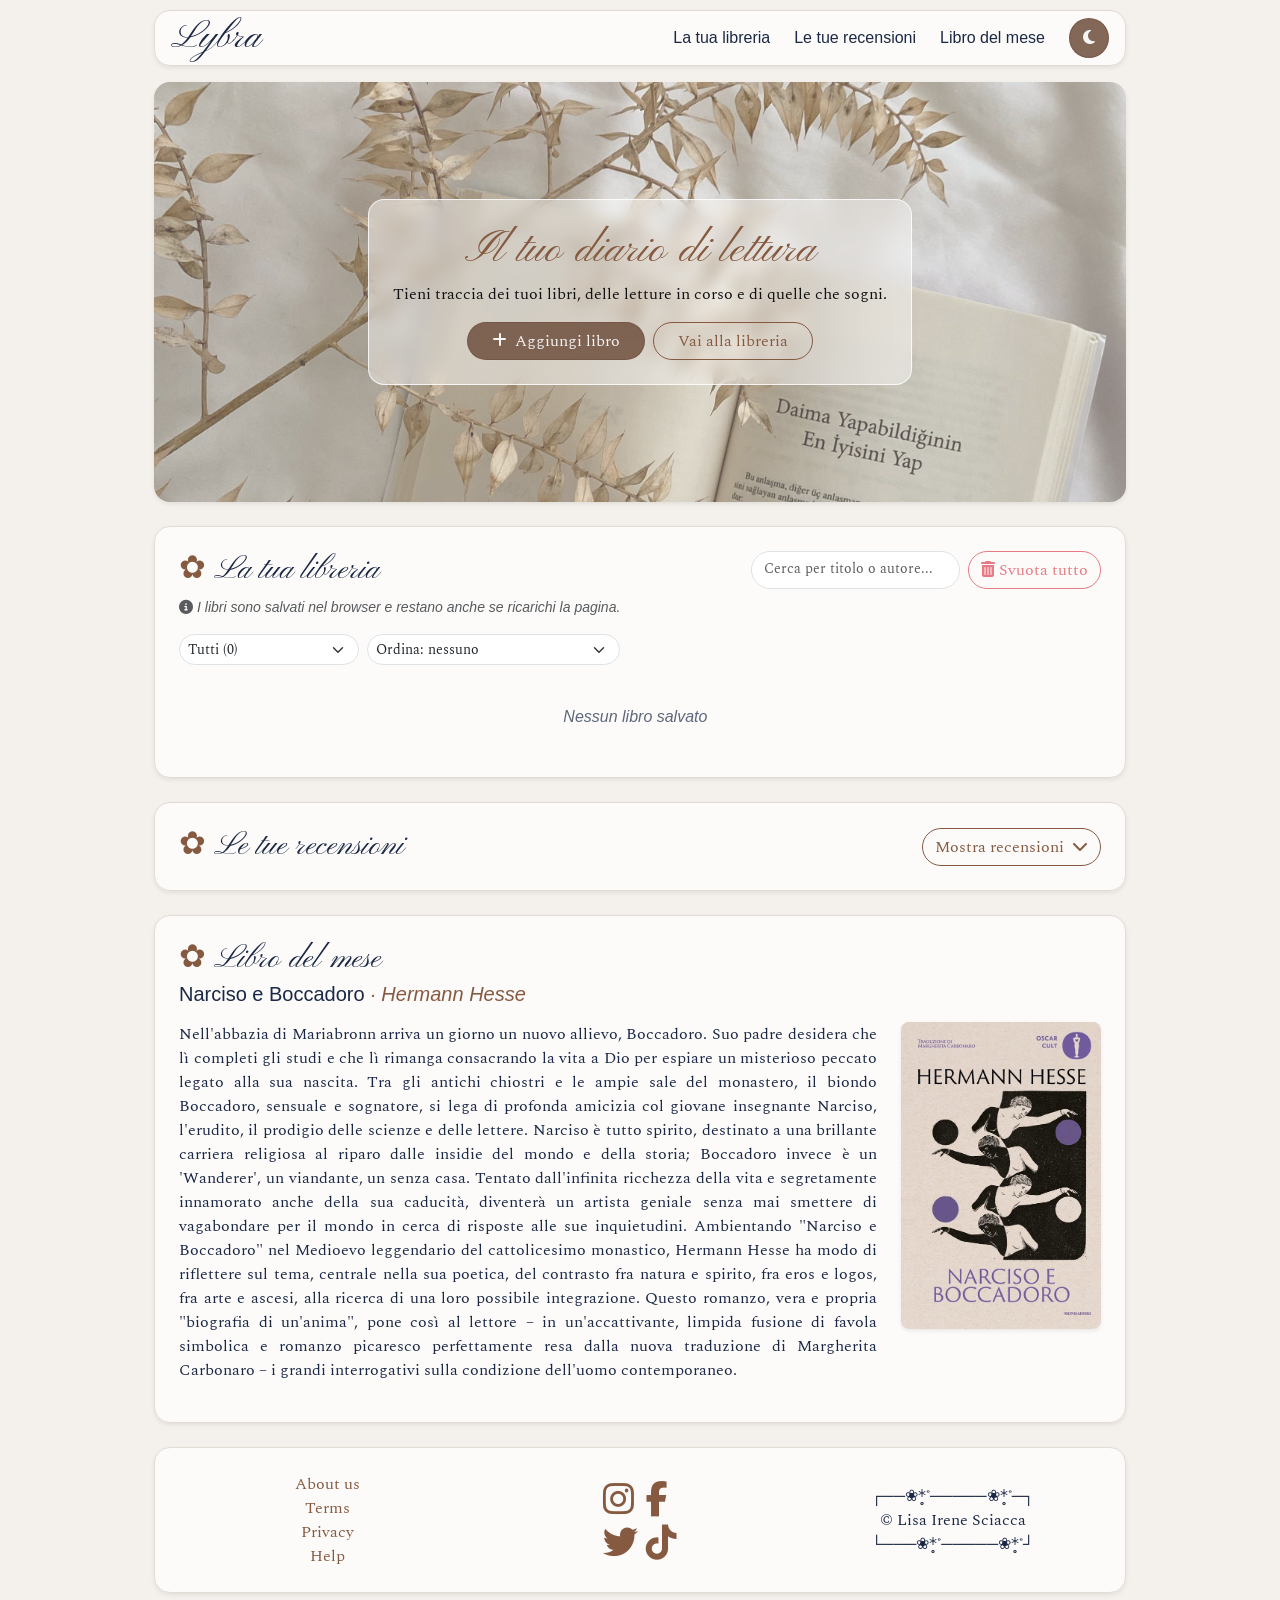
==== commit e2b7c44c: "local storage added" ====
--- a/index.html
+++ b/index.html
@@ -1,5 +1,5 @@
 <!DOCTYPE html>
-<!-- data-bs-theme: tema di Bootstrap (light/dark), cambiato dal bottone del tema -->
+<!-- data-bs-theme: tema di Bootstrap (light/dark), gestito da js.js -->
 <html lang="it" data-bs-theme="light">
 
 <head>
@@ -19,13 +19,21 @@
     <header>
         <!-- navbar di Bootstrap + sticky-top: la barra resta visibile mentre si scorre la pagina.
              vetro: la nostra classe per l'effetto vetro smerigliato (nel CSS) -->
-        <nav id="navBar" class="navbar sticky-top vetro flex-wrap gap-2 rounded-4 shadow-sm px-3 py-1 mb-3">
+        <nav id="navBar" class="navbar sticky-top vetro flex-nowrap gap-2 rounded-4 shadow-sm px-3 py-1 mb-3">
             <h1 class="m-0"><a href="#">Lybra</a></h1>
-            <!-- flex-wrap: su schermi stretti i link vanno a capo invece di uscire dalla barra -->
-            <div class="d-flex flex-wrap align-items-center gap-3 gap-md-4">
-                <a class="linkNav" href="#secLibrary">La tua libreria</a>
-                <a class="linkNav" href="#secRecensione">Le tue recensioni</a>
-                <a class="linkNav" href="#bookMonth">Libro del mese</a>
+            <!-- flex-nowrap: tutto su una riga anche su smartphone.
+                 gap-2 su mobile, gap-md-4 da tablet in su -->
+            <div class="d-flex flex-nowrap align-items-center gap-2 gap-md-4">
+                <!-- Testo lungo da tablet in su (d-none d-md-inline), testo corto su smartphone (d-md-none) -->
+                <a class="linkNav" href="#secLibrary">
+                    <span class="d-none d-md-inline">La tua libreria</span><span class="d-md-none">Libreria</span>
+                </a>
+                <a class="linkNav" href="#secRecensione">
+                    <span class="d-none d-md-inline">Le tue recensioni</span><span class="d-md-none">Recensioni</span>
+                </a>
+                <a class="linkNav" href="#bookMonth">
+                    <span class="d-none d-md-inline">Libro del mese</span><span class="d-md-none">Del mese</span>
+                </a>
                 <!-- Bottone tondo con icona Font Awesome: il JS alterna luna e sole -->
                 <button id="themeButton" class="btn btn-lybra rounded-circle" aria-label="Cambia tema">
                     <i class="fa-solid fa-moon"></i>
@@ -54,27 +62,63 @@
         </section>
 
         <!-- ===== LIBRERIA ===== -->
-        <section id="secLibrary" class="vetro rounded-4 shadow-sm p-4 mt-5">
-            <div class="d-flex flex-wrap justify-content-between align-items-center gap-3 mb-3">
+        <section id="secLibrary" class="vetro rounded-4 shadow-sm p-4 mt-4">
+            <!-- Intestazione: titolo a sinistra, ricerca e "Svuota tutto" a destra -->
+            <div class="d-flex flex-wrap justify-content-between align-items-center gap-3 mb-2">
                 <h2 class="titoloSezione m-0"><span class="flowers">✿</span> La tua libreria</h2>
-                <input type="text" id="searchInput" class="form-control rounded-pill"
-                    placeholder="Cerca per titolo o autore...">
-            </div>
-
-            <!-- Filtri: bottoni a pillola con il contatore dentro. "active" evidenzia il filtro scelto -->
-            <div id="buttons" class="d-flex flex-wrap gap-2 mb-3">
-                <button id="btnTutti" class="btn btn-sm btn-outline-lybra rounded-pill active">
-                    Tutti <span class="badge contatore rounded-pill ms-1" id="countTutti">0</span>
-                </button>
-                <button id="btnLetti" class="btn btn-sm btn-outline-lybra rounded-pill">
-                    Letti <span class="badge contatore rounded-pill ms-1" id="countLetti">0</span>
-                </button>
-                <button id="btnInCorso" class="btn btn-sm btn-outline-lybra rounded-pill">
-                    Sto leggendo <span class="badge contatore rounded-pill ms-1" id="countInCorso">0</span>
-                </button>
-                <button id="btnWishlist" class="btn btn-sm btn-outline-lybra rounded-pill">
-                    Voglio leggere <span class="badge contatore rounded-pill ms-1" id="countWishlist">0</span>
-                </button>
+                <!-- flex-md-nowrap: da tablet in su ricerca e bottone restano sulla stessa riga -->
+                <div class="d-flex flex-wrap flex-md-nowrap gap-2">
+                    <input type="text" id="searchInput" class="form-control rounded-pill"
+                        placeholder="Cerca per titolo o autore...">
+                    <!-- btn-outline-danger: bottone rosso con bordo, già pronto in Bootstrap.
+                         Non svuota direttamente: apre la modale di conferma -->
+                    <button id="svuotaTutto" type="button" class="btn btn-outline-danger rounded-pill text-nowrap"
+                        data-bs-toggle="modal" data-bs-target="#modaleSvuota">
+                        <i class="fa-solid fa-trash-can me-1"></i>Svuota tutto
+                    </button>
+                </div>
+            </div>
+            <!-- Nota: corsivo, grigio e piccolo con le classi di Bootstrap -->
+            <p class="info-storage fst-italic text-body-secondary small mb-3">
+                <i class="fa-solid fa-circle-info me-1"></i>I libri sono salvati nel browser e restano anche se
+                ricarichi la pagina.
+            </p>
+
+            <!-- Filtri e ordinamento: due select affiancate (vanno a capo su schermi stretti) -->
+            <div id="filtri" class="d-flex flex-wrap gap-2 mb-3">
+                <!-- visually-hidden: etichetta invisibile ma letta dai lettori di schermo -->
+                <label for="filtroScaffale" class="visually-hidden">Filtra per scaffale</label>
+                <select id="filtroScaffale" class="form-select form-select-sm rounded-pill">
+                    <!-- Il numero tra parentesi lo aggiorna il JS (aggiornaContatore) -->
+                    <option value="tutti" selected>Tutti</option>
+                    <option value="read">Letti</option>
+                    <option value="reading">Sto leggendo</option>
+                    <option value="wishlist">Voglio leggere</option>
+                </select>
+
+                <label for="ordinamento" class="visually-hidden">Ordina</label>
+                <!-- Sempre attiva. Le opzioni sono raggruppate con <optgroup> (titolo non selezionabile).
+                     Titolo e anno valgono per ogni scaffale; per voto e completamento
+                     il JS passa da solo allo scaffale giusto -->
+                <select id="ordinamento" class="form-select form-select-sm rounded-pill">
+                    <option value="nessuno" selected>Ordina: nessuno</option>
+                    <optgroup label="Titolo">
+                        <option value="titolo-asc">Titolo: A → Z</option>
+                        <option value="titolo-desc">Titolo: Z → A</option>
+                    </optgroup>
+                    <optgroup label="Anno">
+                        <option value="anno-asc">Anno: dal più vecchio</option>
+                        <option value="anno-desc">Anno: dal più recente</option>
+                    </optgroup>
+                    <optgroup label="Voto (letti)">
+                        <option value="voto-desc">Voto: dal più alto</option>
+                        <option value="voto-asc">Voto: dal più basso</option>
+                    </optgroup>
+                    <optgroup label="Completamento (sto leggendo)">
+                        <option value="perc-desc">Completamento: dal più alto</option>
+                        <option value="perc-asc">Completamento: dal più basso</option>
+                    </optgroup>
+                </select>
             </div>
 
             <!-- overflow-auto: barra di scorrimento se i libri superano l'altezza -->
@@ -84,7 +128,7 @@
         </section>
 
         <!-- ===== RECENSIONI ===== -->
-        <section id="secRecensione" class="vetro rounded-4 shadow-sm p-4 mt-5">
+        <section id="secRecensione" class="vetro rounded-4 shadow-sm p-4 mt-4">
             <div class="d-flex flex-wrap justify-content-between align-items-center gap-3">
                 <h2 class="titoloSezione m-0"><span class="flowers">✿</span> Le tue recensioni</h2>
                 <!-- data-bs-toggle="collapse": Bootstrap apre/chiude #collapseRecensioni.
@@ -106,7 +150,7 @@
         </section>
 
         <!-- ===== LIBRO DEL MESE ===== -->
-        <section id="bookMonth" class="vetro rounded-4 shadow-sm p-4 mt-5">
+        <section id="bookMonth" class="vetro rounded-4 shadow-sm p-4 mt-4">
             <h2 class="titoloSezione mb-1"><span class="flowers">✿</span> Libro del mese</h2>
             <h3 class="fs-5 mb-3">Narciso e Boccadoro <span class="autoreMese">· Hermann Hesse</span></h3>
             <!-- d-block mx-auto: immagine centrata su mobile; float-md-end: a destra da tablet in su -->
@@ -135,20 +179,22 @@
         </section>
     </main>
 
-    <footer class="vetro rounded-4 shadow-sm row g-0 align-items-center py-4 px-3 mt-5">
-        <div id="info" class="col-md-4 mb-3 mb-md-0">
-            <ul class="list-unstyled text-center m-0">
+    <!-- py-3 su smartphone, py-md-4 da tablet in su -->
+    <footer class="vetro rounded-4 shadow-sm row g-0 align-items-center py-3 py-md-4 px-3 mt-4">
+        <div id="info" class="col-md-4 mb-2 mb-md-0">
+            <!-- Su smartphone i link stanno in riga (d-flex), da tablet in su tornano in colonna (d-md-block) -->
+            <ul class="list-unstyled text-center m-0 d-flex flex-wrap justify-content-center column-gap-3 d-md-block">
                 <li><a href="aboutUs.html" target="_blank">About us</a></li>
-                <li><a href="aboutUs.html" target="_blank">Terms</a></li>
-                <li><a href="aboutUs.html" target="_blank">Privacy</a></li>
-                <li><a href="aboutUs.html" target="_blank">Help</a></li>
+                <li><a href="aboutUs.html#terms" target="_blank">Terms</a></li>
+                <li><a href="aboutUs.html#privacy" target="_blank">Privacy</a></li>
+                <li><a href="aboutUs.html#help" target="_blank">Help</a></li>
             </ul>
         </div>
 
-        <div id="social" class="col-md-4 text-center mb-3 mb-md-0">
+        <!-- Icone: in riga su smartphone, griglia 2x2 da tablet in su (vedi CSS) -->
+        <div id="social" class="col-md-4 mb-2 mb-md-0">
             <a href="https://www.instagram.com/" target="_blank" aria-label="Instagram"><i class="fa-brands fa-instagram"></i></a>
             <a href="https://www.facebook.com/" target="_blank" aria-label="Facebook"><i class="fa-brands fa-facebook-f"></i></a>
-            <br />
             <a href="https://x.com" target="_blank" aria-label="X"><i class="fa-brands fa-twitter"></i></a>
             <a href="https://www.tiktok.com" target="_blank" aria-label="TikTok"><i class="fa-brands fa-tiktok"></i></a>
         </div>
@@ -206,7 +252,7 @@
                                 <option value="poesia">Poesia</option>
                                 <option value="saggistica">Saggistica</option>
                                 <option value="romantico">Romantico</option>
-                                <option value="altra">Altro</option>
+                                <option value="altro">Altro</option>
                             </select>
                         </div>
 
@@ -259,6 +305,28 @@
         </div>
     </div>
 
+    <!-- ===== MODALE: SVUOTA TUTTO =====
+         Conferma prima di cancellare tutti i libri -->
+    <div class="modal fade" id="modaleSvuota" tabindex="-1" aria-labelledby="titoloSvuota" aria-hidden="true">
+        <div class="modal-dialog modal-dialog-centered">
+            <div class="modal-content rounded-4">
+                <div class="modal-header">
+                    <h2 class="modal-title fs-5" id="titoloSvuota">Svuotare la libreria?</h2>
+                    <button type="button" class="btn-close" data-bs-dismiss="modal" aria-label="Chiudi"></button>
+                </div>
+                <div class="modal-body">
+                    <p class="m-0">Tutti i libri e le recensioni verranno eliminati dal browser. Non si può annullare.</p>
+                </div>
+                <div class="modal-footer">
+                    <button type="button" class="btn btn-outline-secondary rounded-pill"
+                        data-bs-dismiss="modal">Annulla</button>
+                    <!-- Solo questo bottone svuota davvero (listener in js.js) -->
+                    <button type="button" id="confermaSvuota" class="btn btn-danger rounded-pill">Svuota tutto</button>
+                </div>
+            </div>
+        </div>
+    </div>
+
     <!-- Notifica di conferma: nascosta (d-none) finché il JS non la mostra.
          position-fixed bottom-0 end-0: fissa in basso a destra, visibile ovunque -->
     <div id="notifica" class="alert alert-success d-none position-fixed bottom-0 end-0 m-3 z-3" role="alert"></div>
